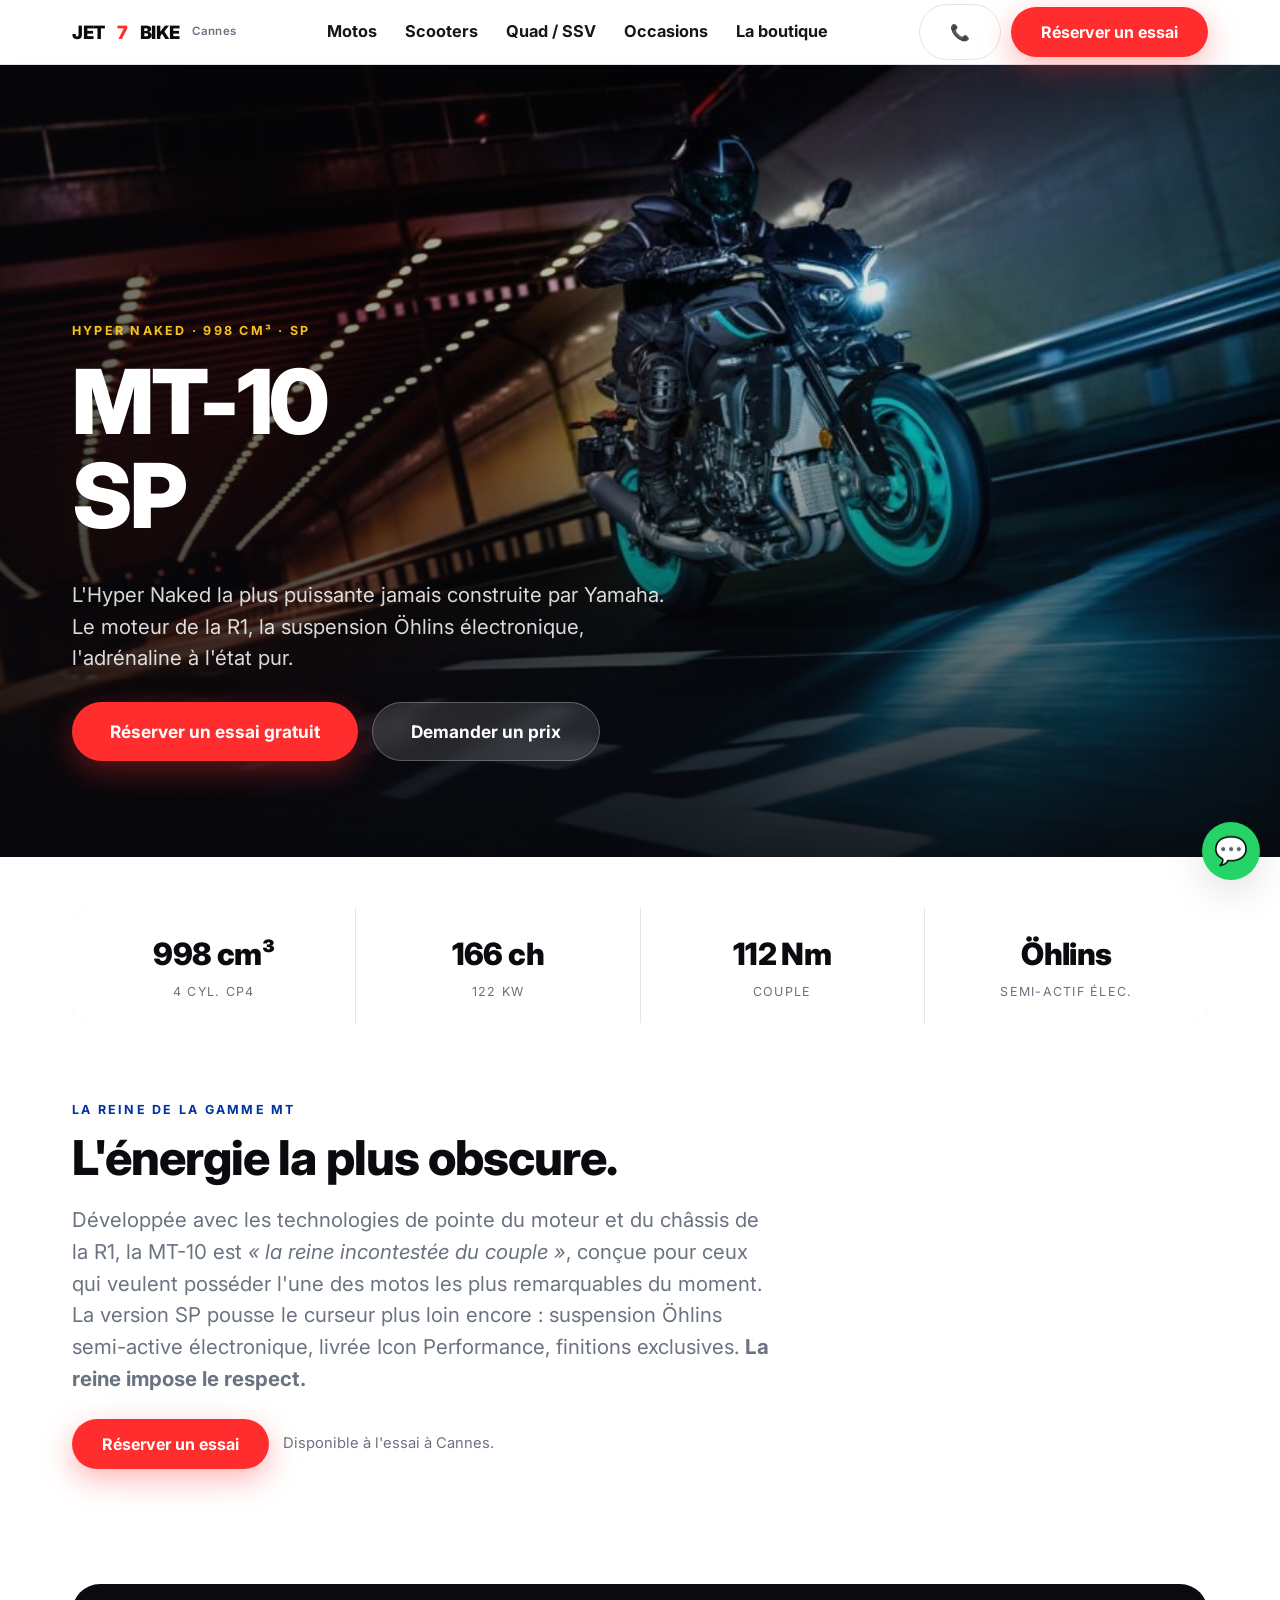
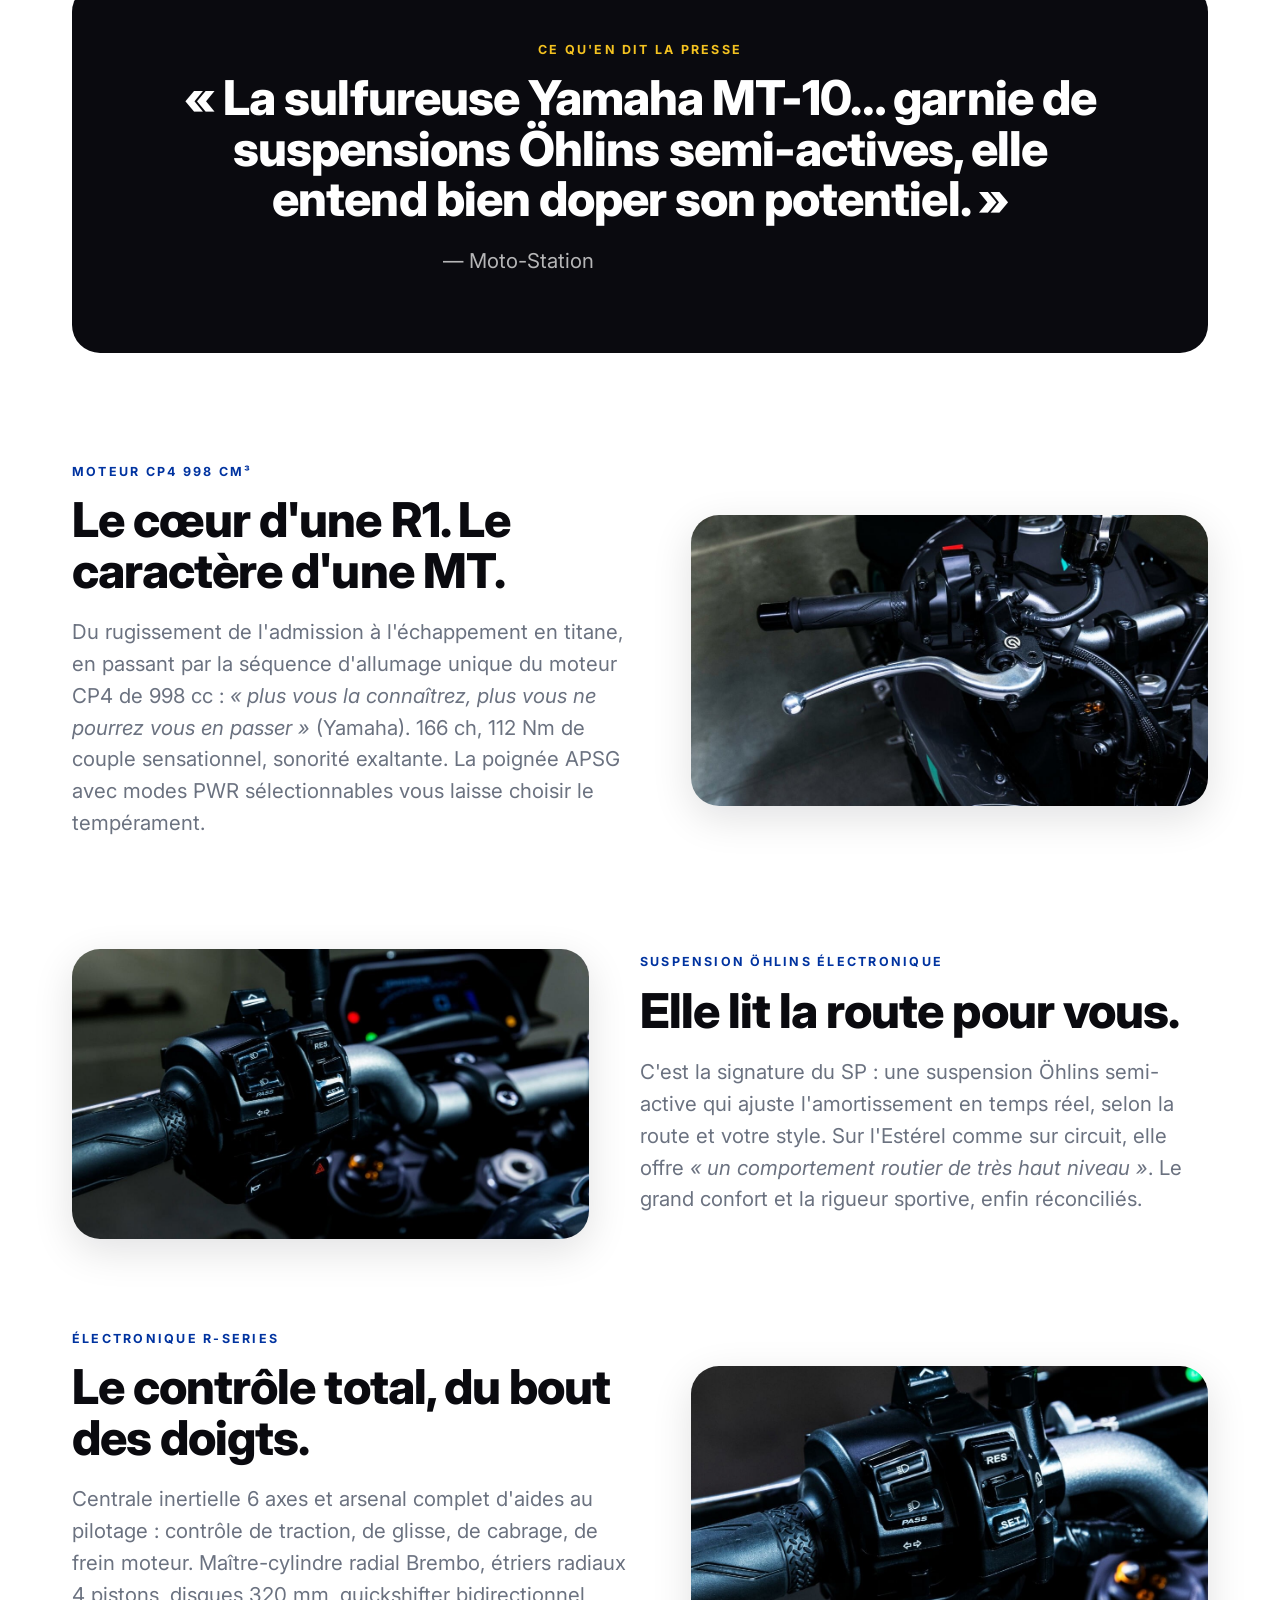
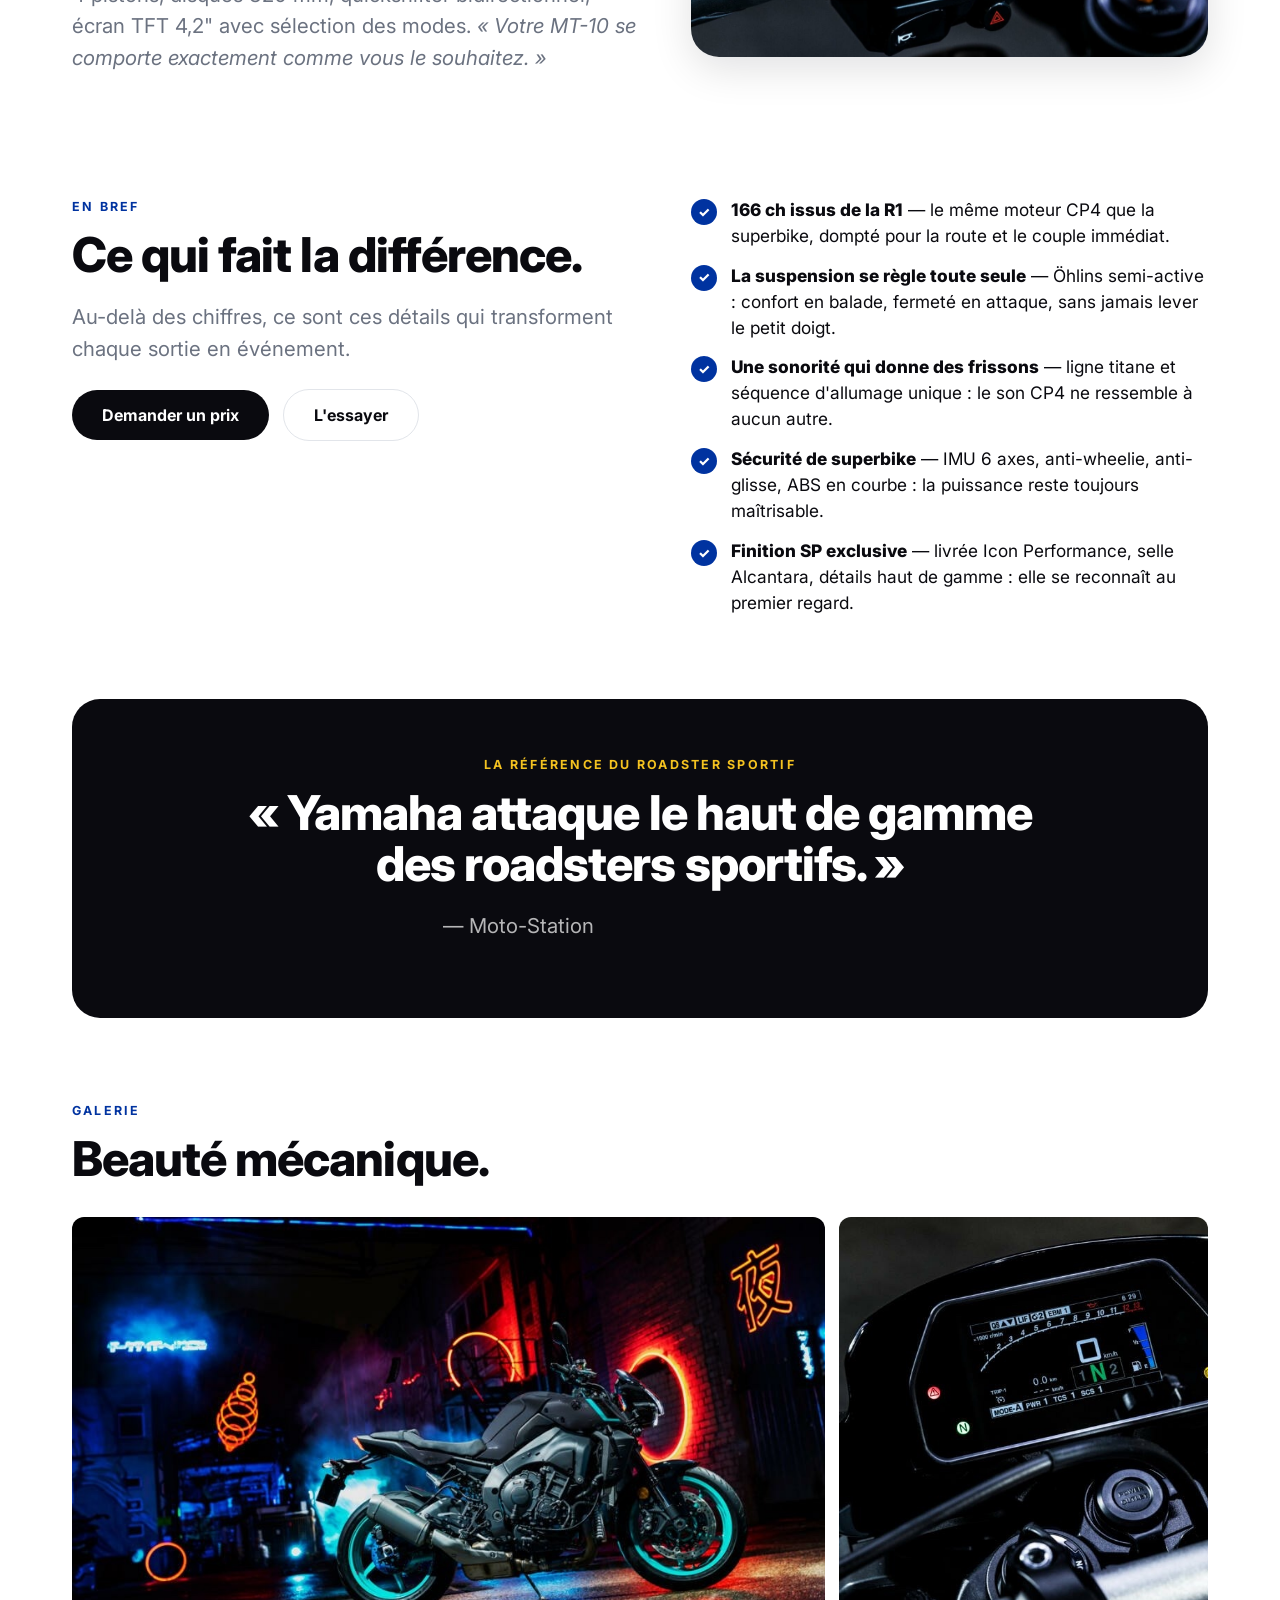
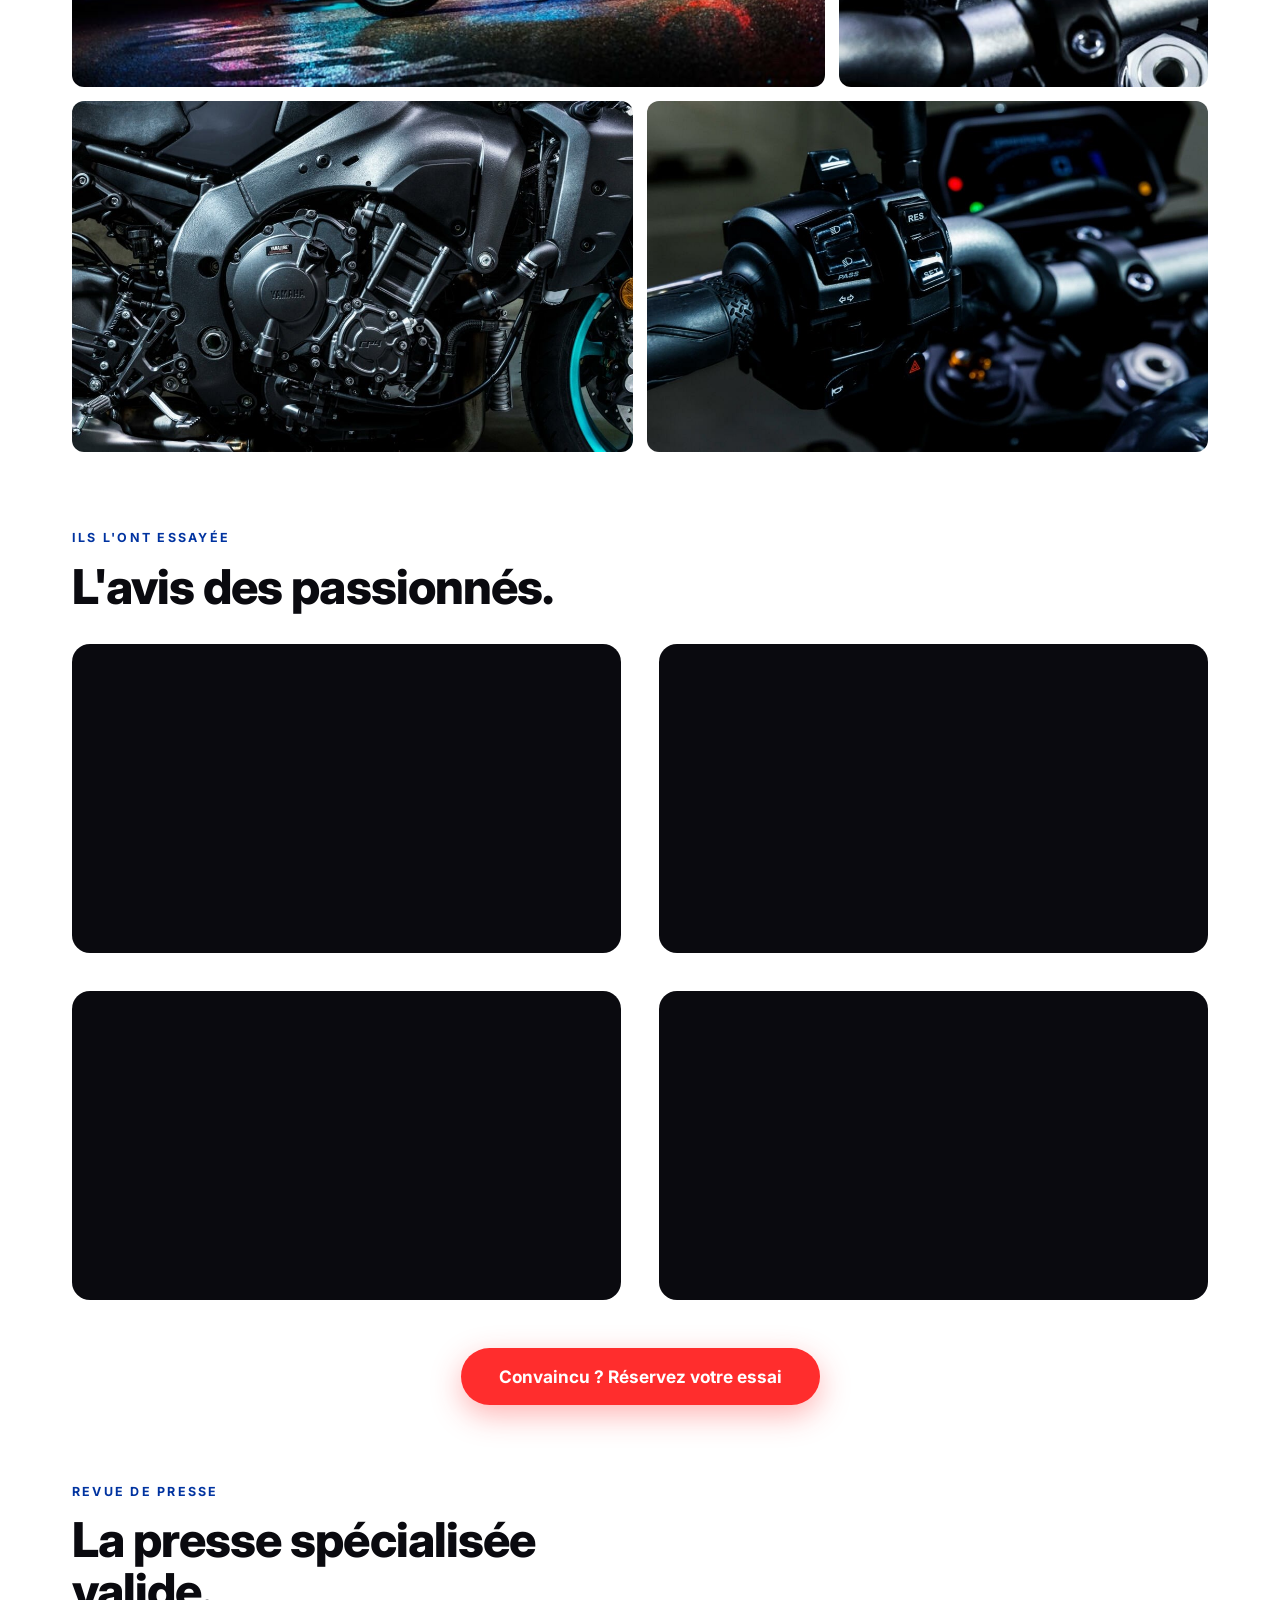
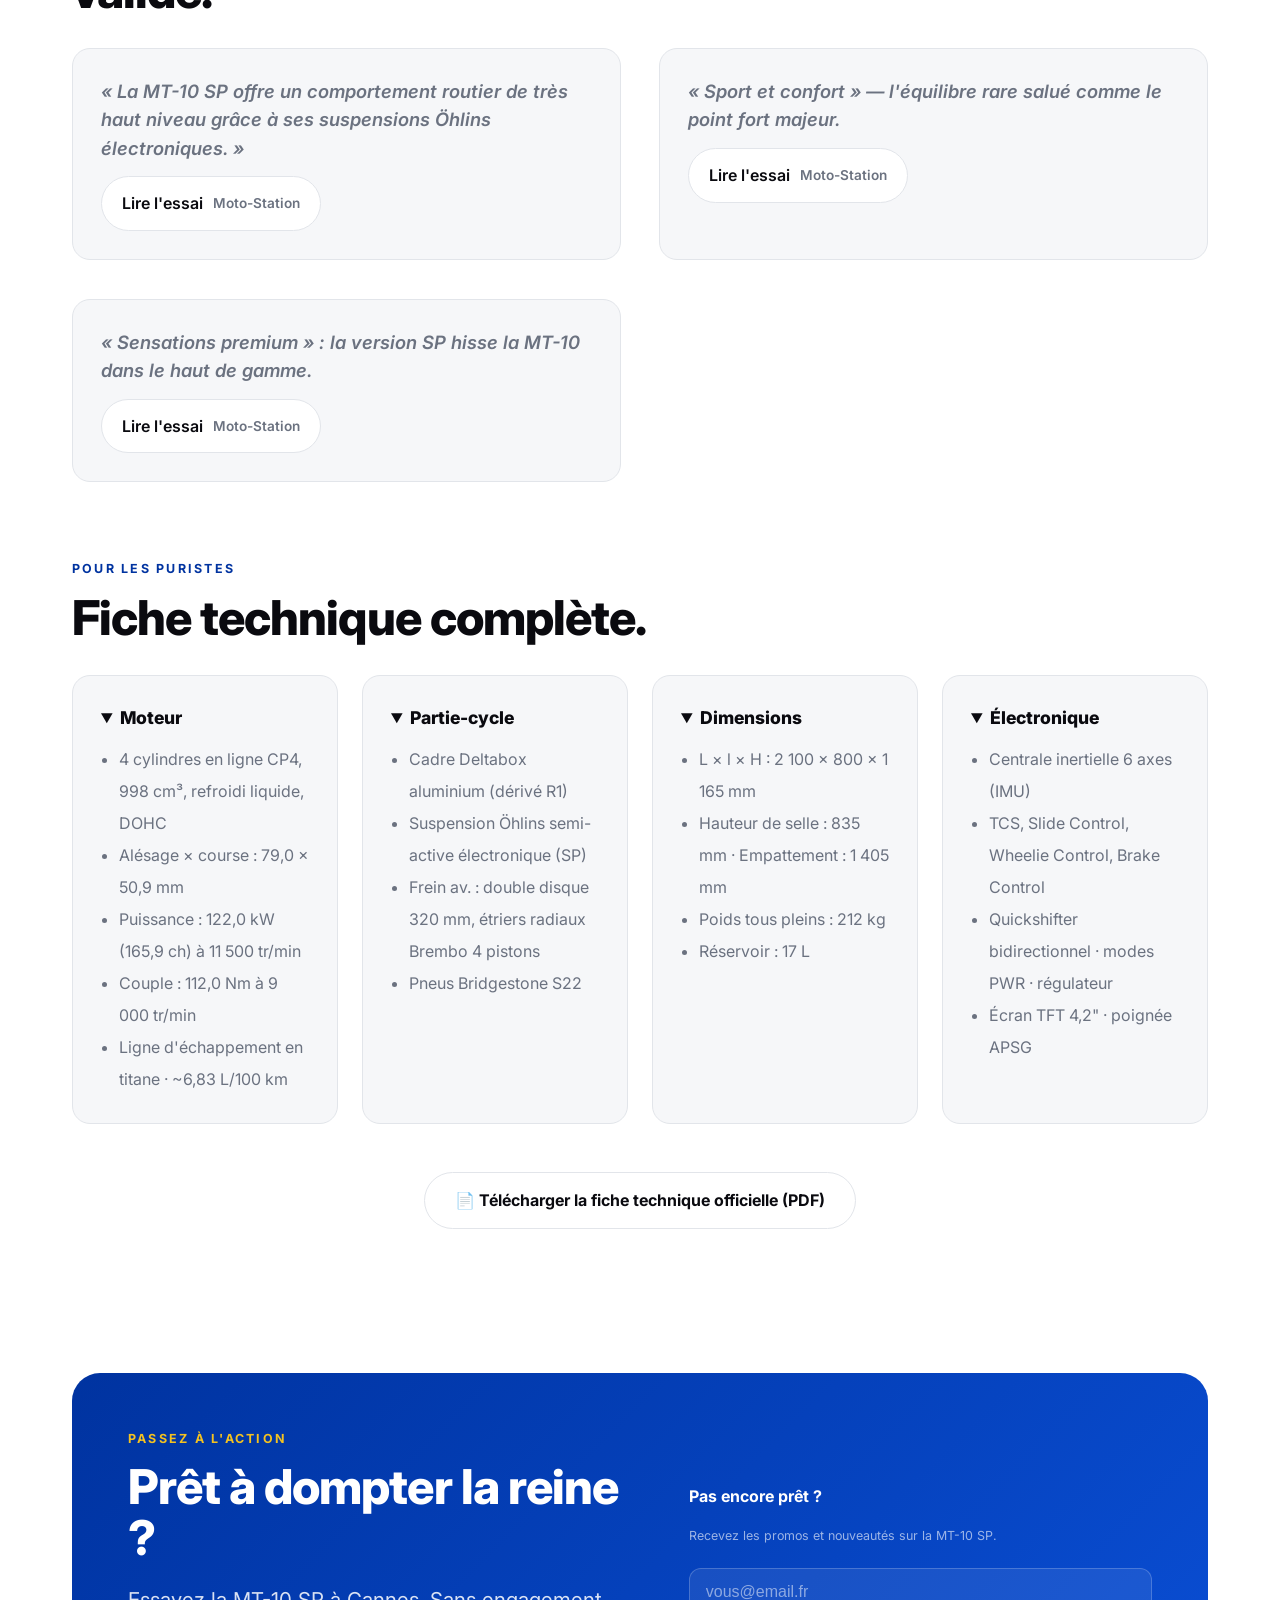
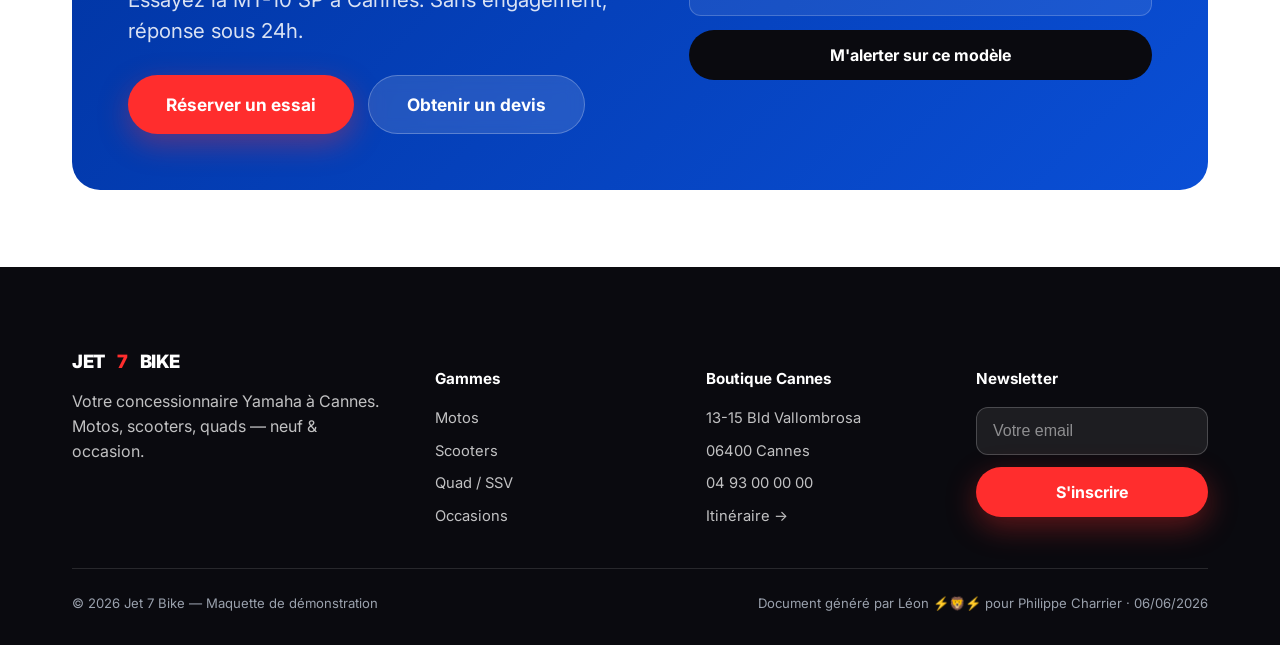
==== produits/mt-10-sp.html @ 7ab587ba "Ajout 2 fiches premium sur le gabarit TMAX : MT-10 SP (moto Hyper Naked) + Raptor 700 (quad sport). " ====
<!doctype html>
<html lang="fr">
<head>
<meta charset="utf-8">
<meta name="viewport" content="width=device-width, initial-scale=1">
<title>Yamaha MT-10 SP 2024 — Jet 7 Bike Cannes</title>
<meta name="description" content="Yamaha MT-10 SP chez Jet 7 Bike à Cannes : moteur CP4 998 cm³ dérivé R1, 166 ch, suspension Öhlins électronique, électronique de pointe. Réservez votre essai.">
<link rel="preconnect" href="https://fonts.googleapis.com">
<link rel="preconnect" href="https://fonts.gstatic.com" crossorigin>
<link href="https://fonts.googleapis.com/css2?family=Inter:wght@400;500;600;700;800;900&display=swap" rel="stylesheet">
<link rel="stylesheet" href="../assets/style.css">
</head>
<body data-model="Yamaha MT-10 SP">

<header class="site-header">
  <div class="container nav">
    <a class="brand" href="../index.html">JET<span class="spark">7</span>BIKE <small>Cannes</small></a>
    <nav class="nav-links">
      <a href="../index.html#motos">Motos</a>
      <a href="../index.html#scooters">Scooters</a>
      <a href="../index.html#quad">Quad / SSV</a>
      <a href="../index.html#occasions">Occasions</a>
      <a href="../index.html#boutique">La boutique</a>
    </nav>
    <div class="nav-cta">
      <a class="btn btn--line" href="tel:+33493000000" aria-label="Appeler">📞</a>
      <button class="btn btn--primary" data-modal="essai" data-model="Yamaha MT-10 SP">Réserver un essai</button>
    </div>
    <button class="burger" aria-label="Menu"><span></span><span></span><span></span></button>
  </div>
</header>

<!-- HERO -->
<section class="hero" style="min-height:88vh">
  <img class="hero__bg" src="../assets/img/mt10-of-action.jpg" alt="Yamaha MT-10 SP 2024 en conduite">
  <div class="container hero__inner">
    <p class="eyebrow eyebrow--light">Hyper Naked · 998 cm³ · SP</p>
    <h1 class="display">MT-10<br>SP</h1>
    <p class="lead">L'Hyper Naked la plus puissante jamais construite par Yamaha. Le moteur de la R1, la suspension Öhlins électronique, l'adrénaline à l'état pur.</p>
    <div class="hero__cta">
      <button class="btn btn--primary btn--lg" data-modal="essai" data-model="Yamaha MT-10 SP">Réserver un essai gratuit</button>
      <button class="btn btn--ghost btn--lg" data-modal="devis" data-model="Yamaha MT-10 SP">Demander un prix</button>
    </div>
  </div>
</section>

<!-- BANDEAU SPECS -->
<section class="section--tight">
  <div class="container">
    <div class="spec-bar reveal">
      <div class="spec-bar__item"><div class="spec-bar__val">998 cm³</div><div class="spec-bar__lbl">4 cyl. CP4</div></div>
      <div class="spec-bar__item"><div class="spec-bar__val">166 ch</div><div class="spec-bar__lbl">122 kW</div></div>
      <div class="spec-bar__item"><div class="spec-bar__val">112 Nm</div><div class="spec-bar__lbl">Couple</div></div>
      <div class="spec-bar__item"><div class="spec-bar__val">Öhlins</div><div class="spec-bar__lbl">Semi-actif élec.</div></div>
    </div>
  </div>
</section>

<!-- INTRO -->
<section class="section--tight">
  <div class="container">
    <div class="sec-head reveal" style="max-width:70ch">
      <p class="eyebrow">La reine de la gamme MT</p>
      <h2>L'énergie la plus obscure.</h2>
      <p class="lead">Développée avec les technologies de pointe du moteur et du châssis de la R1, la MT-10 est <em>« la reine incontestée du couple »</em>, conçue pour ceux qui veulent posséder l'une des motos les plus remarquables du moment. La version SP pousse le curseur plus loin encore : suspension Öhlins semi-active électronique, livrée Icon Performance, finitions exclusives. <strong>La reine impose le respect.</strong></p>
      <div class="cta-inline mt-m">
        <button class="btn btn--primary" data-modal="essai" data-model="Yamaha MT-10 SP">Réserver un essai</button>
        <span class="hint">Disponible à l'essai à Cannes.</span>
      </div>
    </div>
  </div>
</section>

<!-- CITATION NOIRE 1 -->
<section class="section--flush">
  <div class="container">
    <div class="lead-block reveal" style="text-align:center">
      <p class="eyebrow eyebrow--light" style="justify-content:center">Ce qu'en dit la presse</p>
      <h2 style="color:#fff;max-width:30ch;margin-inline:auto">« La sulfureuse Yamaha MT-10… garnie de suspensions Öhlins semi-actives, elle entend bien doper son potentiel. »</h2>
      <p class="lead" style="color:rgba(255,255,255,.7)">— Moto-Station</p>
    </div>
  </div>
</section>

<!-- SCROLL NARRATIF -->
<section class="section">
  <div class="container">
    <div class="lead-grid reveal" style="margin-bottom:clamp(40px,7vw,90px)">
      <div>
        <p class="eyebrow">Moteur CP4 998 cm³</p>
        <h2>Le cœur d'une R1. Le caractère d'une MT.</h2>
        <p class="lead">Du rugissement de l'admission à l'échappement en titane, en passant par la séquence d'allumage unique du moteur CP4 de 998 cc : <em>« plus vous la connaîtrez, plus vous ne pourrez vous en passer »</em> (Yamaha). 166 ch, 112 Nm de couple sensationnel, sonorité exaltante. La poignée APSG avec modes PWR sélectionnables vous laisse choisir le tempérament.</p>
      </div>
      <img src="../assets/img/mt10-of-2.jpg" alt="Moteur CP4 MT-10 SP" style="border-radius:var(--radius-lg);box-shadow:var(--shadow)" loading="lazy">
    </div>
    <div class="lead-grid reveal" style="direction:rtl;margin-bottom:clamp(40px,7vw,90px)">
      <div style="direction:ltr">
        <p class="eyebrow">Suspension Öhlins électronique</p>
        <h2>Elle lit la route pour vous.</h2>
        <p class="lead">C'est la signature du SP : une suspension Öhlins semi-active qui ajuste l'amortissement en temps réel, selon la route et votre style. Sur l'Estérel comme sur circuit, elle offre <em>« un comportement routier de très haut niveau »</em>. Le grand confort et la rigueur sportive, enfin réconciliés.</p>
      </div>
      <img style="direction:ltr;border-radius:var(--radius-lg);box-shadow:var(--shadow)" src="../assets/img/mt10-of-3.jpg" alt="Suspension Öhlins MT-10 SP" loading="lazy">
    </div>
    <div class="lead-grid reveal">
      <div>
        <p class="eyebrow">Électronique R-Series</p>
        <h2>Le contrôle total, du bout des doigts.</h2>
        <p class="lead">Centrale inertielle 6 axes et arsenal complet d'aides au pilotage : contrôle de traction, de glisse, de cabrage, de frein moteur. Maître-cylindre radial Brembo, étriers radiaux 4 pistons, disques 320 mm, quickshifter bidirectionnel, écran TFT 4,2" avec sélection des modes. <em>« Votre MT-10 se comporte exactement comme vous le souhaitez. »</em></p>
      </div>
      <img src="../assets/img/mt10-of-4.jpg" alt="Freinage Brembo MT-10 SP" style="border-radius:var(--radius-lg);box-shadow:var(--shadow)" loading="lazy">
    </div>
  </div>
</section>

<!-- BULLET LIST -->
<section class="section--tight">
  <div class="container">
    <div class="lead-grid reveal" style="align-items:start">
      <div>
        <p class="eyebrow">En bref</p>
        <h2>Ce qui fait la différence.</h2>
        <p class="lead" style="margin-bottom:24px">Au-delà des chiffres, ce sont ces détails qui transforment chaque sortie en événement.</p>
        <div class="cta-inline">
          <button class="btn btn--dark" data-modal="devis" data-model="Yamaha MT-10 SP">Demander un prix</button>
          <button class="btn btn--line" data-modal="essai" data-model="Yamaha MT-10 SP">L'essayer</button>
        </div>
      </div>
      <ul class="win-list">
        <li><span><strong>166 ch issus de la R1</strong> — le même moteur CP4 que la superbike, dompté pour la route et le couple immédiat.</span></li>
        <li><span><strong>La suspension se règle toute seule</strong> — Öhlins semi-active : confort en balade, fermeté en attaque, sans jamais lever le petit doigt.</span></li>
        <li><span><strong>Une sonorité qui donne des frissons</strong> — ligne titane et séquence d'allumage unique : le son CP4 ne ressemble à aucun autre.</span></li>
        <li><span><strong>Sécurité de superbike</strong> — IMU 6 axes, anti-wheelie, anti-glisse, ABS en courbe : la puissance reste toujours maîtrisable.</span></li>
        <li><span><strong>Finition SP exclusive</strong> — livrée Icon Performance, selle Alcantara, détails haut de gamme : elle se reconnaît au premier regard.</span></li>
      </ul>
    </div>
  </div>
</section>

<!-- CITATION NOIRE 2 -->
<section class="section--flush">
  <div class="container">
    <div class="lead-block reveal" style="text-align:center">
      <p class="eyebrow eyebrow--light" style="justify-content:center">La référence du roadster sportif</p>
      <h2 style="color:#fff;max-width:26ch;margin-inline:auto">« Yamaha attaque le haut de gamme des roadsters sportifs. »</h2>
      <p class="lead" style="color:rgba(255,255,255,.7)">— Moto-Station</p>
    </div>
  </div>
</section>

<!-- GALERIE -->
<section class="section--tight">
  <div class="container">
    <div class="sec-head"><p class="eyebrow">Galerie</p><h2>Beauté mécanique.</h2></div>
    <div class="gallery reveal">
      <img class="g-big" src="../assets/img/mt10-of-action2.jpg" alt="MT-10 SP en action" loading="lazy">
      <img class="g-sm" src="../assets/img/mt10-of-1.jpg" alt="MT-10 SP profil" loading="lazy">
      <img class="g-half" src="../assets/img/mt10-of-5.jpg" alt="MT-10 SP détail" loading="lazy">
      <img class="g-half" src="../assets/img/mt10-of-3.jpg" alt="MT-10 SP suspension" loading="lazy">
    </div>
  </div>
</section>

<!-- VIDÉOS -->
<section class="section--tight">
  <div class="container">
    <div class="sec-head"><p class="eyebrow">Ils l'ont essayée</p><h2>L'avis des passionnés.</h2></div>
    <div class="video-grid reveal">
      <div class="video-card"><iframe src="https://www.youtube.com/embed/biBfirfPNfo" title="MT-10 SP Suspensions Power — MOTORLIVE" loading="lazy" allowfullscreen></iframe></div>
      <div class="video-card"><iframe src="https://www.youtube.com/embed/Ngf3_qoAcqk" title="Yamaha MT-10 Essai 2022" loading="lazy" allowfullscreen></iframe></div>
      <div class="video-card"><iframe src="https://www.youtube.com/embed/4hbCHAhXEzI" title="Yamaha MT-10 et SP 2022 — EICMA" loading="lazy" allowfullscreen></iframe></div>
      <div class="video-card"><iframe src="https://www.youtube.com/embed/vlTX5B6-jig" title="2022 Yamaha MT-10 SP (UK)" loading="lazy" allowfullscreen></iframe></div>
    </div>
    <div class="center mt-l">
      <button class="btn btn--primary btn--lg" data-modal="essai" data-model="Yamaha MT-10 SP">Convaincu ? Réservez votre essai</button>
    </div>
  </div>
</section>

<!-- CITATIONS PRESSE -->
<section class="section--tight">
  <div class="container">
    <div class="sec-head"><p class="eyebrow">Revue de presse</p><h2>La presse spécialisée valide.</h2></div>
    <div class="features reveal">
      <div class="feature">
        <p style="font-size:1.15rem;font-weight:600;font-style:italic;margin:0 0 14px">« La MT-10 SP offre un comportement routier de très haut niveau grâce à ses suspensions Öhlins électroniques. »</p>
        <a class="press-chip" href="https://moto-station.com/moto-revue/essai/yamaha-mt-10-sp-suspendue-a-lelectro" target="_blank" rel="noopener">Lire l'essai <span class="src">Moto-Station</span></a>
      </div>
      <div class="feature">
        <p style="font-size:1.15rem;font-weight:600;font-style:italic;margin:0 0 14px">« Sport et confort » — l'équilibre rare salué comme le point fort majeur.</p>
        <a class="press-chip" href="https://moto-station.com/moto-revue/essai/yamaha-mt-10-sp-sport-et-confort" target="_blank" rel="noopener">Lire l'essai <span class="src">Moto-Station</span></a>
      </div>
      <div class="feature">
        <p style="font-size:1.15rem;font-weight:600;font-style:italic;margin:0 0 14px">« Sensations premium » : la version SP hisse la MT-10 dans le haut de gamme.</p>
        <a class="press-chip" href="https://moto-station.com/moto-revue/essai/essais-yamaha-mt-10-sp-tourer-edition" target="_blank" rel="noopener">Lire l'essai <span class="src">Moto-Station</span></a>
      </div>
    </div>
  </div>
</section>

<!-- SPECS COMPLÈTES -->
<section class="section--tight" id="specs">
  <div class="container">
    <div class="sec-head"><p class="eyebrow">Pour les puristes</p><h2>Fiche technique complète.</h2></div>
    <div class="reveal" style="display:grid;grid-template-columns:repeat(auto-fit,minmax(260px,1fr));gap:24px">
      <details class="feature" open><summary style="font-weight:800;font-size:1.1rem;cursor:pointer">Moteur</summary>
        <ul style="color:var(--muted);line-height:2;margin:12px 0 0;padding-left:18px">
          <li>4 cylindres en ligne CP4, 998 cm³, refroidi liquide, DOHC</li>
          <li>Alésage × course : 79,0 × 50,9 mm</li>
          <li>Puissance : 122,0 kW (165,9 ch) à 11 500 tr/min</li>
          <li>Couple : 112,0 Nm à 9 000 tr/min</li>
          <li>Ligne d'échappement en titane · ~6,83 L/100 km</li>
        </ul>
      </details>
      <details class="feature" open><summary style="font-weight:800;font-size:1.1rem;cursor:pointer">Partie-cycle</summary>
        <ul style="color:var(--muted);line-height:2;margin:12px 0 0;padding-left:18px">
          <li>Cadre Deltabox aluminium (dérivé R1)</li>
          <li>Suspension Öhlins semi-active électronique (SP)</li>
          <li>Frein av. : double disque 320 mm, étriers radiaux Brembo 4 pistons</li>
          <li>Pneus Bridgestone S22</li>
        </ul>
      </details>
      <details class="feature" open><summary style="font-weight:800;font-size:1.1rem;cursor:pointer">Dimensions</summary>
        <ul style="color:var(--muted);line-height:2;margin:12px 0 0;padding-left:18px">
          <li>L × l × H : 2 100 × 800 × 1 165 mm</li>
          <li>Hauteur de selle : 835 mm · Empattement : 1 405 mm</li>
          <li>Poids tous pleins : 212 kg</li>
          <li>Réservoir : 17 L</li>
        </ul>
      </details>
      <details class="feature" open><summary style="font-weight:800;font-size:1.1rem;cursor:pointer">Électronique</summary>
        <ul style="color:var(--muted);line-height:2;margin:12px 0 0;padding-left:18px">
          <li>Centrale inertielle 6 axes (IMU)</li>
          <li>TCS, Slide Control, Wheelie Control, Brake Control</li>
          <li>Quickshifter bidirectionnel · modes PWR · régulateur</li>
          <li>Écran TFT 4,2" · poignée APSG</li>
        </ul>
      </details>
    </div>
    <p class="center mt-l"><a class="btn btn--line" href="https://cdn2.yamaha-motor.eu/prod/product-assets/2024/MT10DX/Factsheets/2024-MT10DX_en.pdf" target="_blank" rel="noopener">📄 Télécharger la fiche technique officielle (PDF)</a></p>
  </div>
</section>

<!-- ZONE CONVERSION -->
<section class="section">
  <div class="container">
    <div class="lead-block lead-block--blue reveal">
      <div class="lead-grid">
        <div>
          <p class="eyebrow eyebrow--light">Passez à l'action</p>
          <h2 style="color:#fff">Prêt à dompter la reine ?</h2>
          <p class="lead" style="color:rgba(255,255,255,.85)">Essayez la MT-10 SP à Cannes. Sans engagement, réponse sous 24h.</p>
          <div class="hero__cta">
            <button class="btn btn--primary btn--lg" data-modal="essai" data-model="Yamaha MT-10 SP">Réserver un essai</button>
            <button class="btn btn--ghost btn--lg" data-modal="devis" data-model="Yamaha MT-10 SP">Obtenir un devis</button>
          </div>
        </div>
        <div>
          <form class="form" data-leadform>
            <p style="color:#fff;font-weight:700;margin:0 0 4px">Pas encore prêt ?</p>
            <p class="consent" style="margin:0 0 8px">Recevez les promos et nouveautés sur la MT-10 SP.</p>
            <div class="field"><input class="input" type="email" placeholder="vous@email.fr" required></div>
            <button class="btn btn--dark btn--wide" type="submit">M'alerter sur ce modèle</button>
          </form>
        </div>
      </div>
    </div>
  </div>
</section>

<footer class="footer">
  <div class="container">
    <div class="footer-grid">
      <div>
        <a class="brand" href="../index.html" style="color:#fff">JET<span class="spark">7</span>BIKE</a>
        <p style="margin-top:14px;max-width:32ch">Votre concessionnaire Yamaha à Cannes. Motos, scooters, quads — neuf & occasion.</p>
      </div>
      <div><h4>Gammes</h4><ul><li><a href="../index.html#motos">Motos</a></li><li><a href="../index.html#scooters">Scooters</a></li><li><a href="../index.html#quad">Quad / SSV</a></li><li><a href="../index.html#occasions">Occasions</a></li></ul></div>
      <div><h4>Boutique Cannes</h4><ul><li>13-15 Bld Vallombrosa</li><li>06400 Cannes</li><li><a href="tel:+33493000000">04 93 00 00 00</a></li><li><a href="https://www.google.fr/maps/?q=JET 7 BIKE,13-15 BLD VALLOMBROSA 06400 CANNES" target="_blank" rel="noopener">Itinéraire →</a></li></ul></div>
      <div><h4>Newsletter</h4><form data-newsletter><div class="field"><input class="input" style="background:rgba(255,255,255,.08)" type="email" placeholder="Votre email" required></div><button class="btn btn--primary btn--wide mt-s" type="submit">S'inscrire</button></form></div>
    </div>
    <div class="footer-bottom"><span>© 2026 Jet 7 Bike — Maquette de démonstration</span><span>Document généré par Léon ⚡️🦁⚡️ pour Philippe Charrier · 06/06/2026</span></div>
  </div>
</footer>

<div class="sticky-cta">
  <button class="btn btn--primary" data-modal="essai" data-model="Yamaha MT-10 SP">Essai</button>
  <button class="btn btn--dark" data-modal="devis" data-model="Yamaha MT-10 SP">Devis</button>
</div>

<a class="fab-wa" href="https://wa.me/33600000000?text=Bonjour%20Jet%207%20Bike,%20je%20suis%20intéressé%20par%20la%20MT-10%20SP" target="_blank" rel="noopener" aria-label="WhatsApp">💬</a>

<div id="modal-root"></div>
<script src="../assets/app.js"></script>
</body>
</html>
---- assets/style.css ----
/* =============================================================
   JET 7 BIKE — Refonte 2026 · Design System
   Style: premium, épuré, "landing Apple" · Yamaha racing DNA
   Auteur: Léon ⚡️🦁⚡️ pour Philippe Charrier
   ============================================================= */

:root {
  /* Marque Yamaha + Jet7 */
  --ink:        #0a0a0f;      /* noir profond */
  --ink-2:      #15151d;
  --carbon:     #1c1c26;
  --paper:      #ffffff;
  --paper-2:    #f6f7f9;
  --paper-3:    #eceef2;
  --line:       #e2e5ea;
  --muted:      #6b7280;
  --muted-2:    #9aa1ad;

  --yam-blue:   #0033a0;      /* Yamaha Racing Blue */
  --yam-blue-2: #0a4fd6;
  --accent:     #ff2d2d;      /* rouge dynamique CTA */
  --accent-2:   #e01b1b;
  --gold:       #f4c220;

  --radius:     18px;
  --radius-sm:  12px;
  --radius-lg:  28px;

  --shadow-sm:  0 2px 10px rgba(10,10,15,.06);
  --shadow:     0 12px 40px rgba(10,10,15,.12);
  --shadow-lg:  0 30px 80px rgba(10,10,15,.22);

  --maxw: 1200px;
  --gap: clamp(16px, 3vw, 40px);

  --font: "Inter", "Helvetica Neue", -apple-system, BlinkMacSystemFont, "Segoe UI", Roboto, Arial, sans-serif;
  --font-display: "Inter", -apple-system, sans-serif;

  --ease: cubic-bezier(.2,.7,.2,1);
}

* { box-sizing: border-box; }
html, body { overflow-x: hidden; max-width: 100%; }
html { scroll-behavior: smooth; -webkit-text-size-adjust: 100%; }
body {
  margin: 0;
  font-family: var(--font);
  color: var(--ink);
  background: var(--paper);
  line-height: 1.55;
  -webkit-font-smoothing: antialiased;
  text-rendering: optimizeLegibility;
}
img { max-width: 100%; display: block; }
a { color: inherit; text-decoration: none; }
button { font-family: inherit; cursor: pointer; border: 0; background: none; }

.container { width: 100%; max-width: var(--maxw); margin: 0 auto; padding: 0 clamp(18px, 4vw, 32px); }
.section { padding: clamp(48px, 6vw, 88px) 0; }
.section--tight { padding: clamp(32px, 4vw, 52px) 0; }
.section--flush { padding: clamp(20px, 2.5vw, 32px) 0; }
.section + .section--tight, .section--tight + .section--tight { padding-top: clamp(16px, 2vw, 28px); }

/* ---------- Typo ---------- */
h1,h2,h3 { font-family: var(--font-display); font-weight: 800; letter-spacing: -.02em; line-height: 1.05; margin: 0 0 .4em; }
.display { font-size: clamp(2.6rem, 7vw, 5.6rem); font-weight: 850; letter-spacing: -.035em; }
h2 { font-size: clamp(1.9rem, 4vw, 3rem); }
h3 { font-size: clamp(1.2rem, 2vw, 1.6rem); }
.lead { font-size: clamp(1.05rem, 1.6vw, 1.35rem); color: var(--muted); max-width: 60ch; }
.eyebrow { text-transform: uppercase; letter-spacing: .18em; font-size: .78rem; font-weight: 700; color: var(--yam-blue); margin: 0 0 14px; }
.eyebrow--light { color: var(--gold); }

/* ---------- Boutons ---------- */
.btn { display: inline-flex; align-items: center; gap: .55em; padding: 15px 30px; border-radius: 100px;
  font-weight: 700; font-size: 1rem; transition: transform .25s var(--ease), box-shadow .25s var(--ease), background .2s; }
.btn:hover { transform: translateY(-2px); }
.btn--primary { background: var(--accent); color: #fff; box-shadow: 0 10px 30px rgba(255,45,45,.35); }
.btn--primary:hover { background: var(--accent-2); box-shadow: 0 16px 40px rgba(255,45,45,.45); }
.btn--dark { background: var(--ink); color: #fff; }
.btn--dark:hover { background: var(--carbon); }
.btn--ghost { background: rgba(255,255,255,.12); color: #fff; backdrop-filter: blur(8px); border: 1px solid rgba(255,255,255,.25); }
.btn--ghost:hover { background: rgba(255,255,255,.22); }
.btn--line { background: transparent; color: var(--ink); border: 1.5px solid var(--line); }
.btn--line:hover { border-color: var(--ink); }
.btn--wide { width: 100%; justify-content: center; }
.btn--lg { padding: 18px 38px; font-size: 1.08rem; }

/* ---------- Header ---------- */
.site-header { position: sticky; top: 0; z-index: 100; background: rgba(255,255,255,.82);
  backdrop-filter: saturate(180%) blur(18px); border-bottom: 1px solid var(--line); }
.nav { display: flex; align-items: center; justify-content: space-between; height: 64px; gap: 12px; }
.brand { display: flex; align-items: center; gap: 12px; font-weight: 850; letter-spacing: -.02em; font-size: 1.15rem; }
.brand .spark { color: var(--accent); }
.brand small { font-weight: 600; color: var(--muted); font-size: .72rem; letter-spacing: .04em; }
.nav-links { display: flex; gap: 28px; align-items: center; }
.nav-links a { font-weight: 700; font-size: 1.02rem; color: var(--ink-2); transition: color .2s; }
.nav-links a:hover { color: var(--yam-blue); }
.nav-cta { display: flex; gap: 10px; align-items: center; }
.burger { display: none; flex-direction: column; gap: 5px; padding: 8px; }
.burger span { width: 24px; height: 2px; background: var(--ink); border-radius: 2px; transition: .3s; }

/* ---------- Hero ---------- */
.hero { position: relative; min-height: 92vh; display: flex; align-items: flex-end; color: #fff; overflow: hidden; background: var(--ink); }
.hero__bg { position: absolute; inset: 0; width: 100%; height: 100%; object-fit: cover; z-index: 0; }
.hero::after { content: ""; position: absolute; inset: 0; z-index: 1;
  background: linear-gradient(180deg, rgba(8,8,12,.35) 0%, rgba(8,8,12,.1) 28%, rgba(8,8,12,.88) 100%),
              linear-gradient(90deg, rgba(8,8,12,.62) 0%, rgba(8,8,12,0) 58%); }
.hero__inner { position: relative; z-index: 2; padding-bottom: clamp(48px, 8vw, 96px); width: 100%; }
.hero__inner .lead { max-width: 46ch; }
.hero__inner .display { overflow-wrap: break-word; }
.hero__inner .lead { color: rgba(255,255,255,.85); }
.hero__cta { display: flex; gap: 14px; flex-wrap: wrap; margin-top: 28px; }

/* ---------- Cartes catégories ---------- */
.cat-grid { display: grid; grid-template-columns: repeat(3, 1fr); gap: var(--gap); }
.cat-card { position: relative; border-radius: var(--radius-lg); overflow: hidden; aspect-ratio: 3/4; background: var(--ink);
  display: flex; align-items: flex-end; color: #fff; box-shadow: var(--shadow); transition: transform .4s var(--ease); }
.cat-card:hover { transform: translateY(-6px); }
.cat-card img { position: absolute; inset: 0; height: 100%; width: 100%; object-fit: cover; transition: transform .6s var(--ease); }
.cat-card:hover img { transform: scale(1.06); }
.cat-card::after { content:""; position:absolute; inset:0; background: linear-gradient(180deg,transparent 40%, rgba(0,0,0,.8)); }
.cat-card__body { position: relative; z-index: 2; padding: 28px; }
.cat-card__body h3 { margin-bottom: 4px; }
.cat-card__body span { color: rgba(255,255,255,.8); font-size: .9rem; }

/* ---------- Grille modèles ---------- */
.model-grid { display: grid; grid-template-columns: repeat(auto-fill, minmax(280px, 1fr)); gap: var(--gap); }
.model-card { background: var(--paper); border: 1px solid var(--line); border-radius: var(--radius); overflow: hidden;
  transition: transform .3s var(--ease), box-shadow .3s var(--ease); display: flex; flex-direction: column; }
.model-card:hover { transform: translateY(-6px); box-shadow: var(--shadow); }
.model-card__media { aspect-ratio: 4/3; background: var(--paper-2); overflow: hidden; }
.model-card__media img { width: 100%; height: 100%; object-fit: cover; transition: transform .5s var(--ease); }
.model-card:hover .model-card__media img { transform: scale(1.05); }
.model-card__body { padding: 20px; display: flex; flex-direction: column; gap: 6px; flex: 1; }
.model-card__cat { font-size: .72rem; text-transform: uppercase; letter-spacing: .12em; color: var(--yam-blue); font-weight: 700; }
.model-card__name { font-weight: 800; font-size: 1.15rem; letter-spacing: -.01em; }
.model-card__price { color: var(--muted); font-size: .92rem; margin-top: auto; }
.model-card__foot { display:flex; align-items:center; justify-content:space-between; margin-top: 12px; }
.model-card__link { font-weight: 700; color: var(--accent); font-size: .92rem; }

/* ---------- Bandeau specs ---------- */
.spec-bar { display: grid; grid-template-columns: repeat(4,1fr); gap: 1px; background: var(--line); border-radius: var(--radius); overflow: hidden; }
.spec-bar__item { background: var(--paper); padding: 22px; text-align: center; }
.spec-bar__val { font-size: clamp(1.4rem,2.4vw,2rem); font-weight: 850; letter-spacing: -.02em; }
.spec-bar__lbl { font-size: .78rem; text-transform: uppercase; letter-spacing: .1em; color: var(--muted); margin-top: 4px; }

/* ---------- Galerie ---------- */
.gallery { display: grid; grid-template-columns: repeat(12,1fr); gap: 14px; }
.gallery img { width: 100%; height: 100%; object-fit: cover; border-radius: var(--radius-sm); }
.gallery .g-big { grid-column: span 8; aspect-ratio: 16/10; }
.gallery .g-sm { grid-column: span 4; aspect-ratio: 4/5; }
.gallery .g-half { grid-column: span 6; aspect-ratio: 16/10; }

/* ---------- Points forts ---------- */
.features { display: grid; grid-template-columns: repeat(2,1fr); gap: var(--gap); }
.feature { padding: 28px; border-radius: var(--radius); background: var(--paper-2); border: 1px solid var(--line); }
.feature__ic { width: 46px; height: 46px; border-radius: 12px; background: var(--yam-blue); color:#fff; display:grid; place-items:center; font-size:1.3rem; margin-bottom: 16px; }
.feature h3 { font-size: 1.15rem; margin-bottom: 6px; }
.feature p { color: var(--muted); margin: 0; font-size: .96rem; }

/* ---------- Vidéos ---------- */
.video-grid { display: grid; grid-template-columns: repeat(2,1fr); gap: var(--gap); }
.video-card { border-radius: var(--radius); overflow: hidden; background: var(--ink); aspect-ratio: 16/9; position: relative; }
.video-card iframe { width: 100%; height: 100%; border: 0; }

/* ---------- Articles presse ---------- */
.press-row { display: flex; gap: 18px; flex-wrap: wrap; }
.press-chip { display:inline-flex; align-items:center; gap:10px; padding: 14px 20px; border:1px solid var(--line);
  border-radius: 100px; font-weight:600; transition: .2s; background: var(--paper); }
.press-chip:hover { border-color: var(--ink); transform: translateY(-2px); }
.press-chip .src { color: var(--muted); font-size:.85rem; }

/* ---------- Formulaires / Capture leads ---------- */
.lead-block { background: var(--ink); color:#fff; border-radius: var(--radius-lg); padding: clamp(28px,5vw,56px); }
.lead-block--blue { background: linear-gradient(135deg, var(--yam-blue), var(--yam-blue-2)); }
.lead-grid { display:grid; grid-template-columns: 1.1fr 1fr; gap: clamp(24px,4vw,56px); align-items:center; }
.form { display: grid; gap: 14px; }
.form .row { display:grid; grid-template-columns: 1fr 1fr; gap: 14px; }
.field { display:flex; flex-direction:column; gap:6px; }
.field label { font-size:.82rem; font-weight:600; color: rgba(255,255,255,.8); }
.input, .select, .textarea { width:100%; padding: 14px 16px; border-radius: 12px; border:1px solid rgba(255,255,255,.2);
  background: rgba(255,255,255,.08); color:#fff; font-size: 1rem; }
.input::placeholder, .textarea::placeholder { color: rgba(255,255,255,.5); }
.input:focus, .select:focus, .textarea:focus { outline: 2px solid var(--gold); background: rgba(255,255,255,.14); }
.form--light .field label { color: var(--muted); }
.form--light .input, .form--light .select, .form--light .textarea { background: var(--paper); border-color: var(--line); color: var(--ink); }
.form--light .input::placeholder { color: var(--muted-2); }
.consent { font-size:.78rem; color: rgba(255,255,255,.6); }

/* ---------- Sticky CTA mobile ---------- */
.sticky-cta { position: fixed; left:0; right:0; bottom:0; z-index: 90; display:none; gap:10px; padding:12px 16px;
  background: rgba(255,255,255,.92); backdrop-filter: blur(16px); border-top:1px solid var(--line); }
.sticky-cta .btn { flex:1; padding: 14px; font-size:.95rem; }

/* ---------- Floating WhatsApp ---------- */
.fab-wa { position: fixed; right: 20px; bottom: 20px; z-index: 95; width: 58px; height:58px; border-radius: 50%;
  background: #25D366; color:#fff; display:grid; place-items:center; box-shadow: var(--shadow); font-size:1.7rem; transition: transform .25s var(--ease); }
.fab-wa:hover { transform: scale(1.08); }

/* ---------- Réassurance ---------- */
.trust { display:grid; grid-template-columns: repeat(4,1fr); gap: var(--gap); }
.trust__item { text-align:center; padding: 24px; }
.trust__ic { font-size: 2rem; margin-bottom: 10px; }
.trust__item h4 { margin: 0 0 4px; font-size:1.05rem; }
.trust__item p { color: var(--muted); font-size:.9rem; margin:0; }

/* ---------- Footer ---------- */
.footer { background: var(--ink); color: rgba(255,255,255,.75); padding: clamp(48px,7vw,80px) 0 32px; }
.footer a { color: rgba(255,255,255,.75); }
.footer a:hover { color: #fff; }
.footer-grid { display:grid; grid-template-columns: 1.4fr 1fr 1fr 1fr; gap: var(--gap); margin-bottom: 40px; }
.footer h4 { color:#fff; font-size: .95rem; margin-bottom: 16px; }
.footer ul { list-style:none; padding:0; margin:0; display:grid; gap:10px; font-size:.92rem; }
.footer-bottom { border-top:1px solid rgba(255,255,255,.12); padding-top:24px; display:flex; justify-content:space-between; flex-wrap:wrap; gap:12px; font-size:.82rem; color: var(--muted-2); }

/* ---------- Utils ---------- */
.center { text-align:center; }
.mt-s{margin-top:12px}.mt-m{margin-top:24px}.mt-l{margin-top:48px}
.sec-head { max-width: 60ch; margin-bottom: clamp(20px,2.5vw,32px); }
.cta-inline { display:flex; gap:14px; flex-wrap:wrap; align-items:center; }
.cta-inline .hint { color: var(--muted); font-size:.92rem; }
.win-list { list-style:none; padding:0; margin:0; display:grid; gap:14px; }
.win-list li { display:flex; gap:14px; align-items:flex-start; font-size:1.08rem; line-height:1.5; }
.win-list li::before { content:"\2713"; flex:0 0 auto; width:26px; height:26px; border-radius:50%; background:var(--yam-blue); color:#fff; display:grid; place-items:center; font-size:.85rem; font-weight:800; margin-top:2px; }
.win-list strong { font-weight:800; }
.sec-head.center { margin-left:auto; margin-right:auto; }
.badge { display:inline-flex; align-items:center; gap:6px; padding:6px 14px; border-radius:100px; background: var(--paper-3); font-size:.8rem; font-weight:700; }
.badge--new { background: var(--accent); color:#fff; }
.reveal { opacity:0; transform: translateY(24px); transition: opacity .7s var(--ease), transform .7s var(--ease); }
.reveal.in { opacity:1; transform:none; }

/* ---------- Responsive ---------- */
@media (max-width: 900px) {
  .cat-grid { grid-template-columns: 1fr 1fr; }
  .features, .video-grid, .lead-grid { grid-template-columns: 1fr; }
  .spec-bar { grid-template-columns: repeat(2,1fr); }
  .trust { grid-template-columns: 1fr 1fr; }
  .footer-grid { grid-template-columns: 1fr 1fr; }
  .gallery .g-big,.gallery .g-sm,.gallery .g-half { grid-column: span 12; }
  .nav-links { display:none; }
  .burger { display:flex; order: 3; }
  /* Header mobile : éviter le débordement du CTA */
  .nav { gap: 8px; }
  .nav-cta { gap: 6px; }
  .nav-cta .btn--primary { padding: 10px 16px; font-size: .9rem; white-space: nowrap; }
  .brand { font-size: 1.05rem; }
  .brand small { display: none; }
  .nav-links.open { display:flex; position:absolute; top:64px; left:0; right:0; flex-direction:column; background:#fff; padding:20px; border-bottom:1px solid var(--line); gap:18px; }
}
@media (max-width: 560px) {
  .cat-grid { grid-template-columns: 1fr; }
  .form .row { grid-template-columns: 1fr; }
  .sticky-cta { display:flex; }
  /* Très petit écran (≤360px) : le CTA texte du header devient une icône compacte.
     La conversion reste assurée par la sticky bar en bas + le burger. */
  .nav-cta .btn--primary { font-size: 0; padding: 10px 12px; gap: 0; }
  .nav-cta .btn--primary::before { content: "🏁"; font-size: 1.05rem; }
  .nav-cta .btn--line { padding: 9px 11px; }
  .trust { grid-template-columns: 1fr; }
  .hero__inner .lead { max-width: 100%; }
  .display { font-size: clamp(2.4rem, 12vw, 3.4rem); }
  .footer-grid { grid-template-columns: 1fr; }
  .fab-wa { bottom: 84px; }
}

/* ---------- Modales ---------- */
#modal-root:empty { display: none; }
.modal-overlay { position: fixed; inset: 0; z-index: 200; background: rgba(8,8,12,.6); backdrop-filter: blur(6px);
  display: grid; place-items: center; padding: 20px; animation: fade .25s var(--ease); }
.modal { background: #fff; color: var(--ink); border-radius: var(--radius-lg); padding: clamp(26px,4vw,40px);
  width: 100%; max-width: 460px; position: relative; box-shadow: var(--shadow-lg); animation: pop .3s var(--ease); }
.modal__x { position: absolute; top: 14px; right: 16px; font-size: 1.8rem; line-height: 1; color: var(--muted); }
.modal__x:hover { color: var(--ink); }
.modal .eyebrow { color: var(--accent); }
.form-success { text-align: center; padding: 10px 0; }
.form-success__ic { width: 64px; height: 64px; border-radius: 50%; background: #16a34a; color:#fff; display:grid; place-items:center;
  font-size: 2rem; margin: 0 auto 16px; }
.news-ok { color: var(--gold); font-weight: 700; margin: 0; }
@keyframes fade { from{opacity:0} to{opacity:1} }
@keyframes pop { from{opacity:0; transform: translateY(20px) scale(.97)} to{opacity:1; transform:none} }
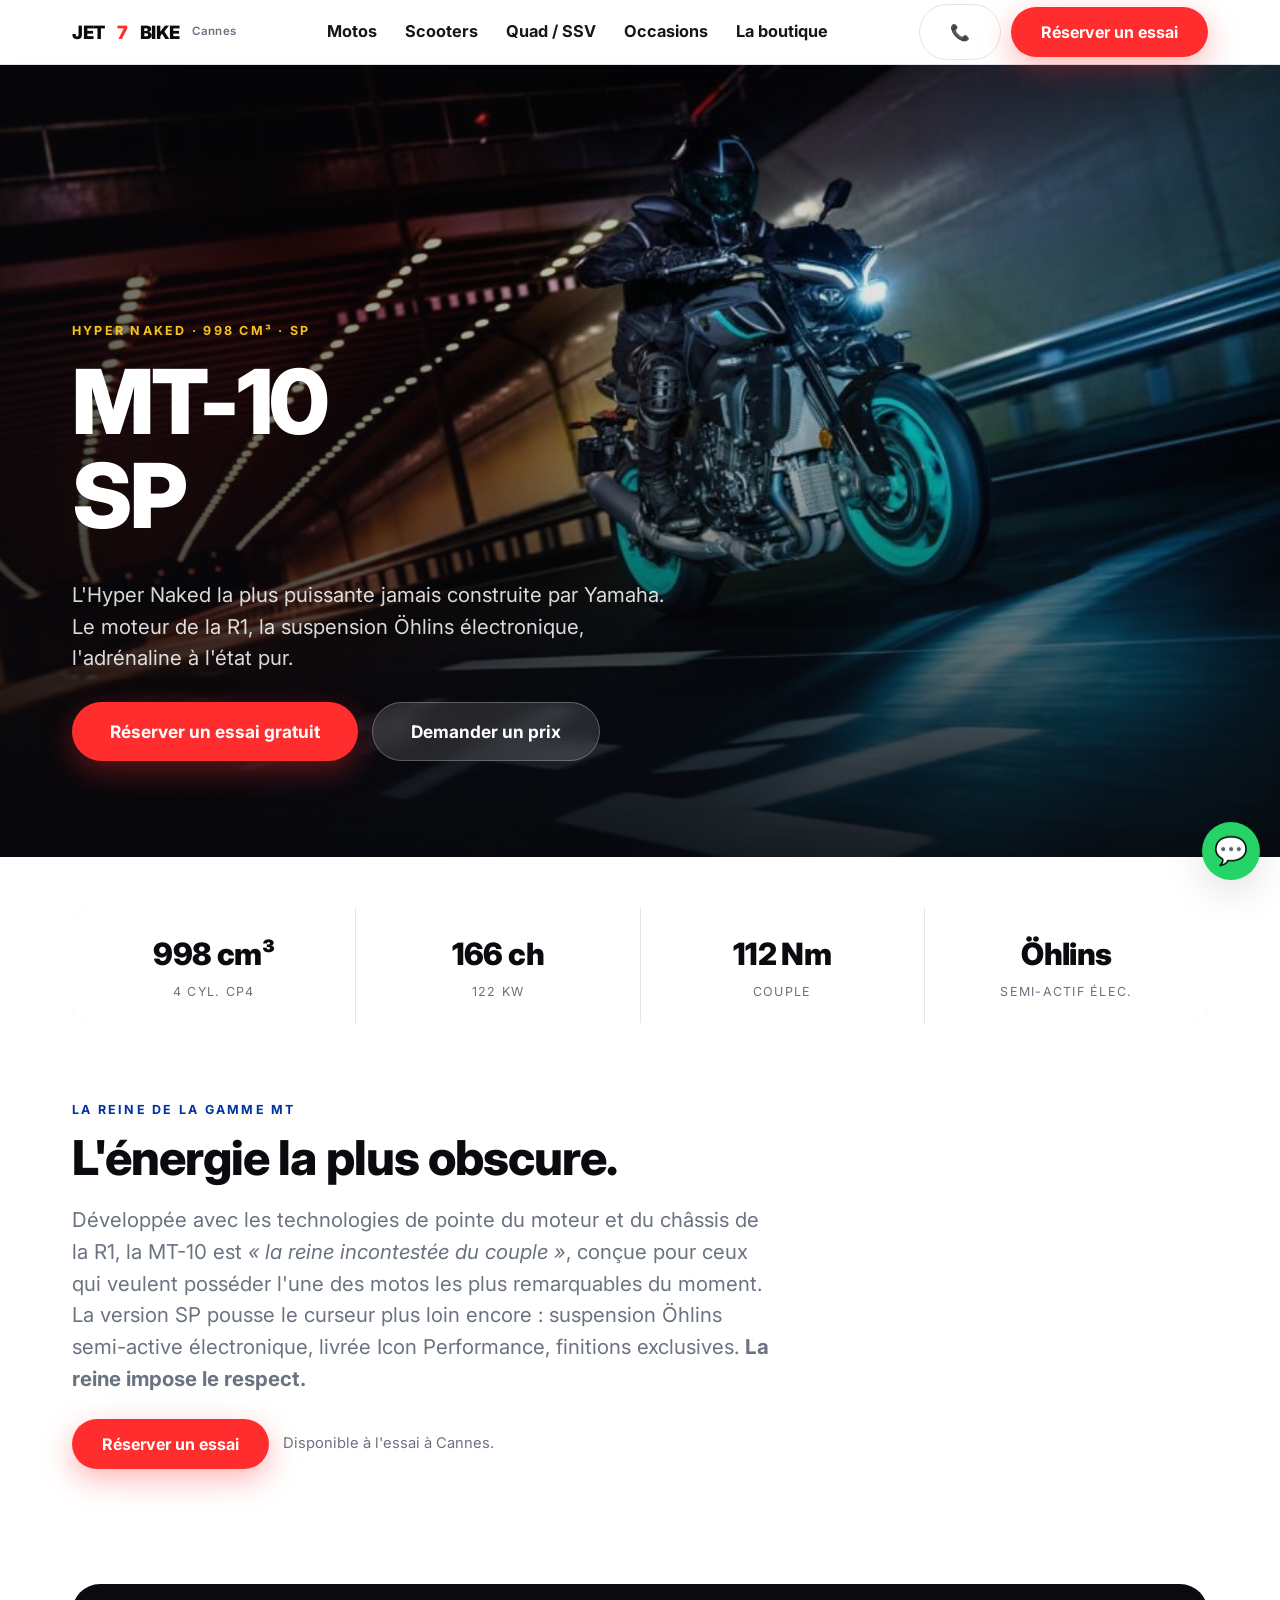
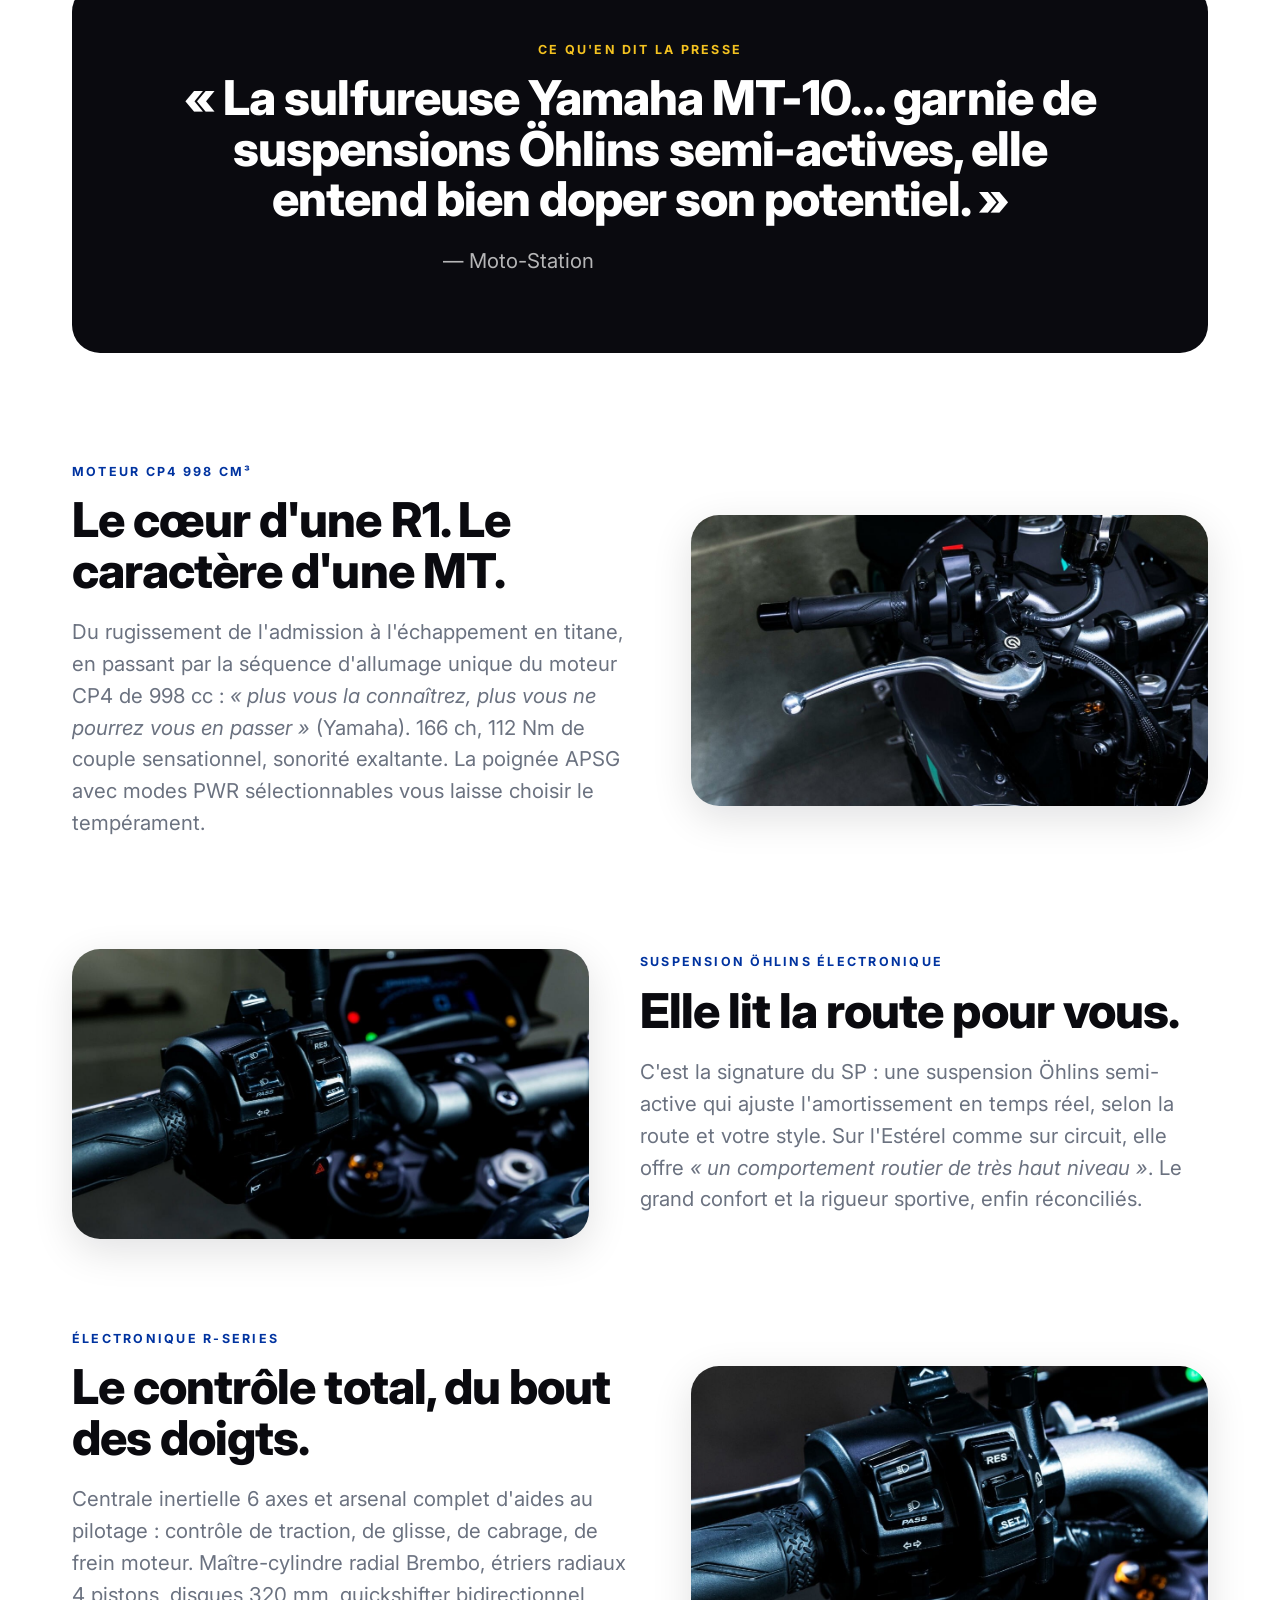
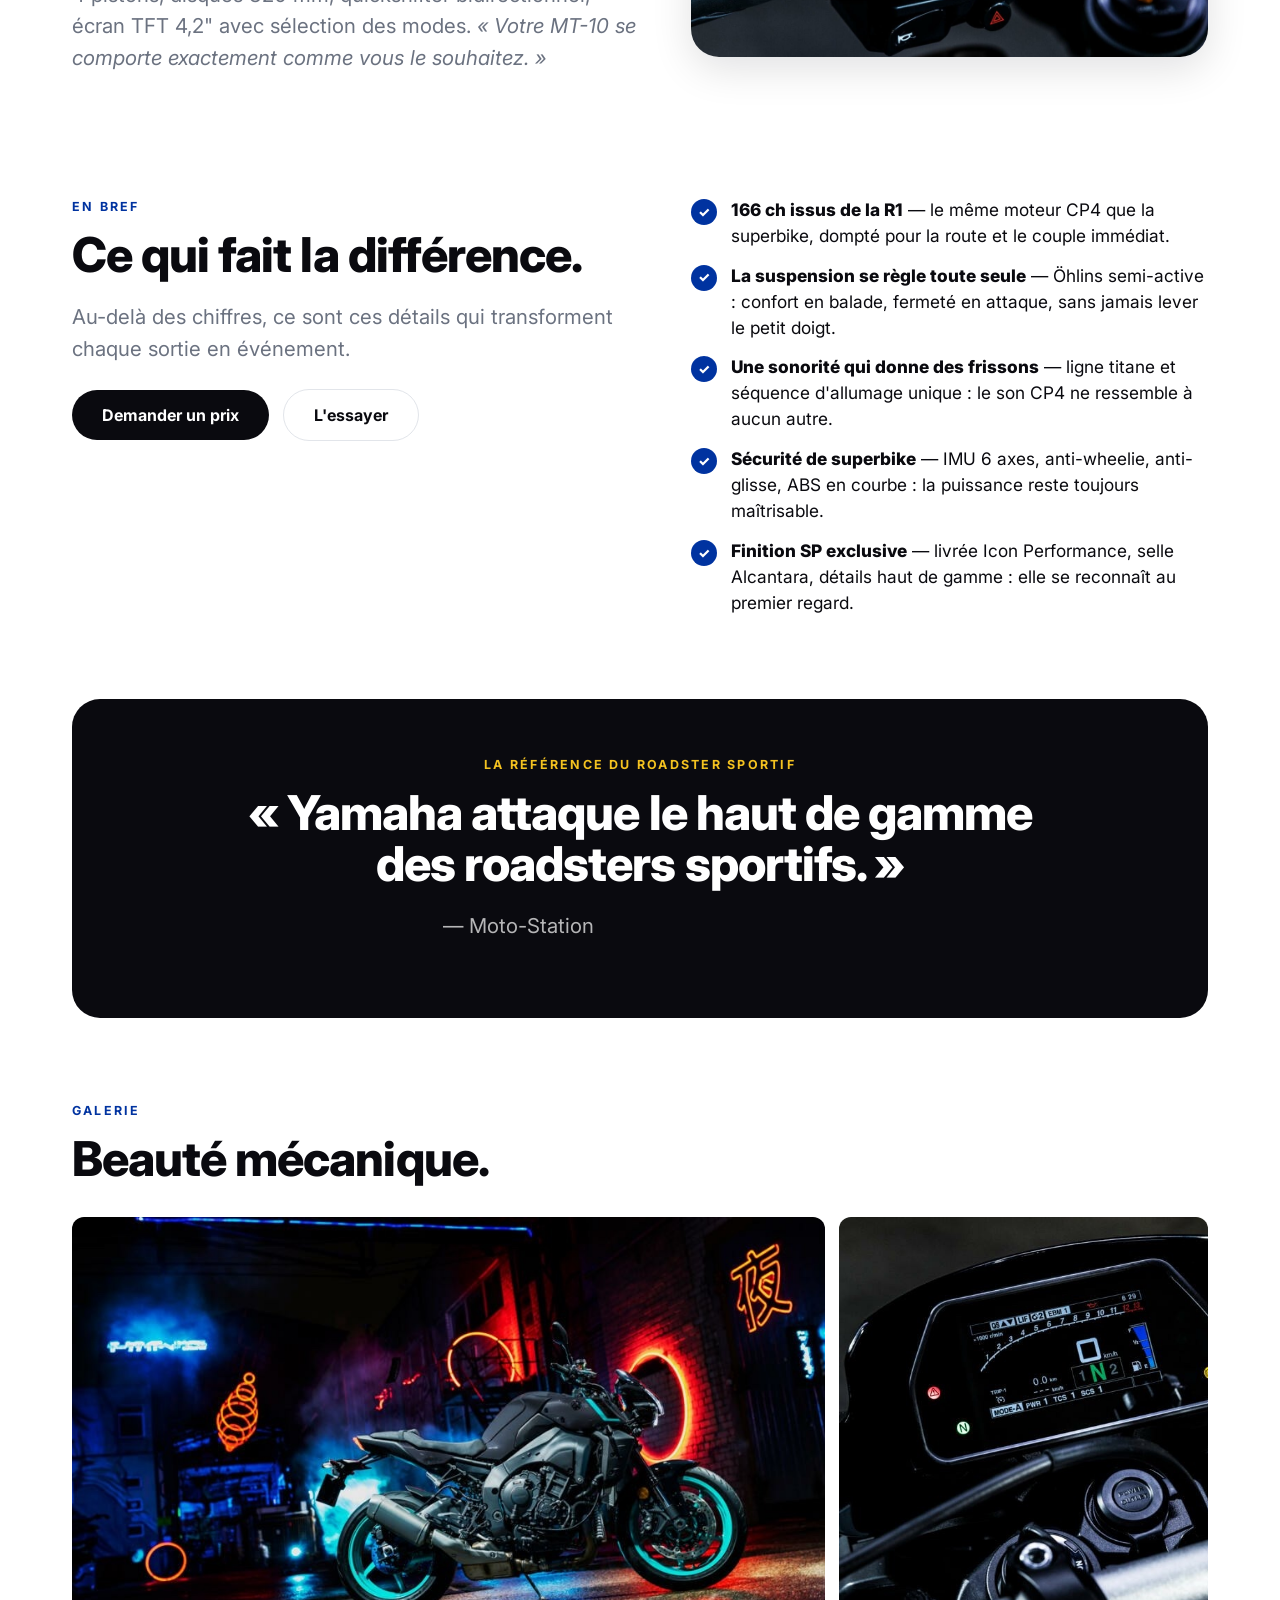
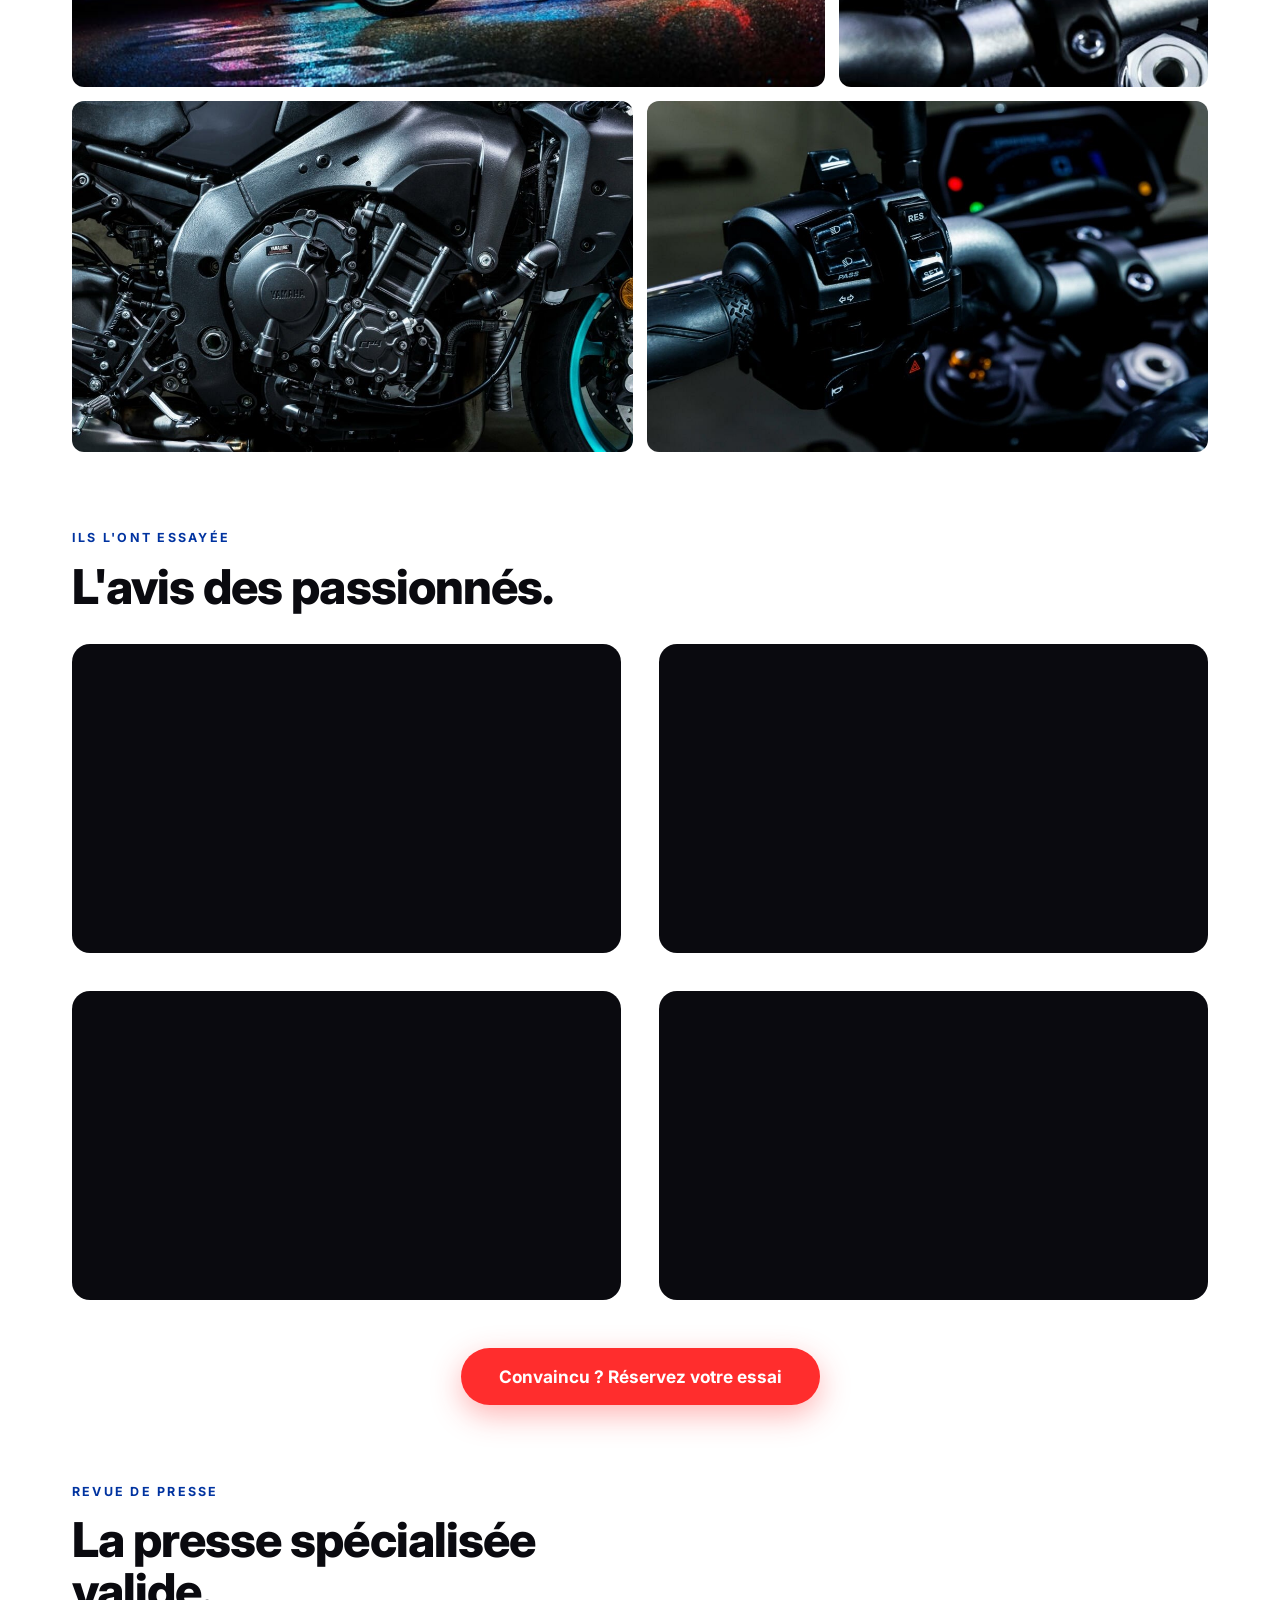
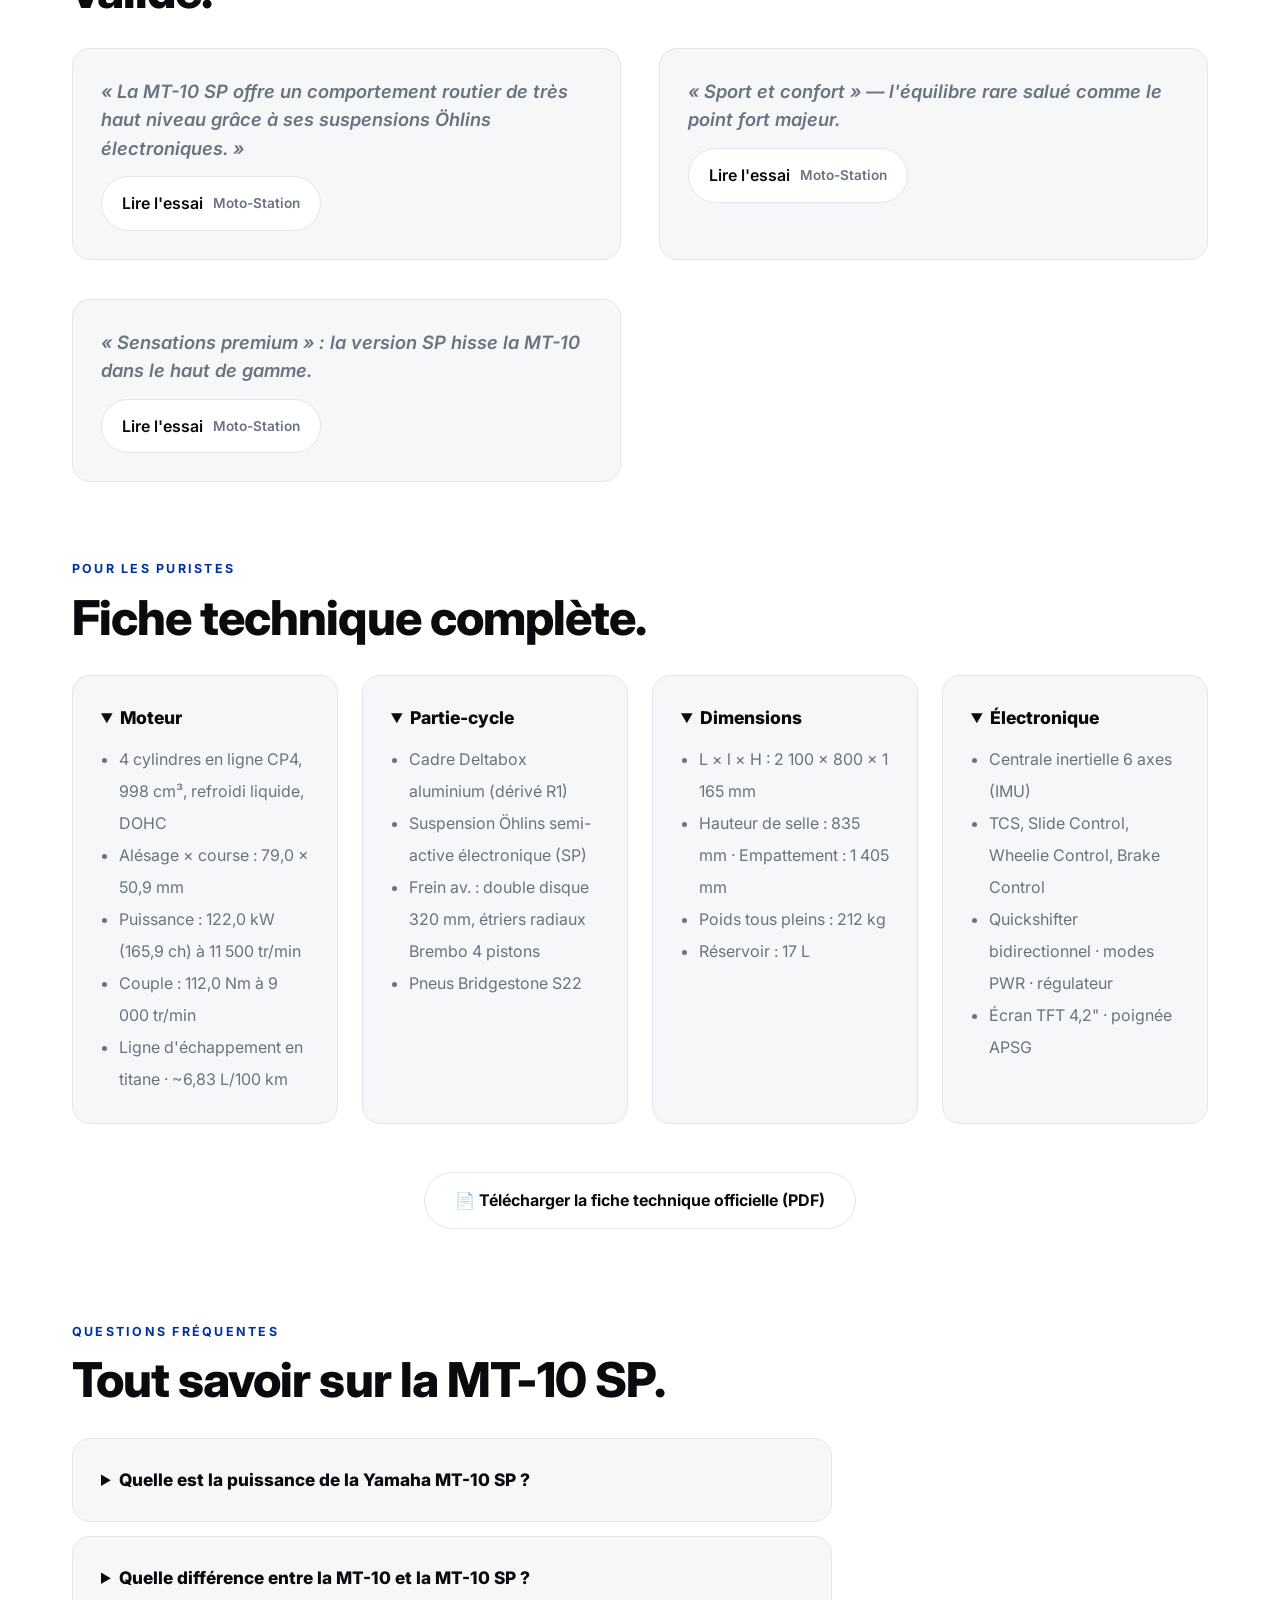
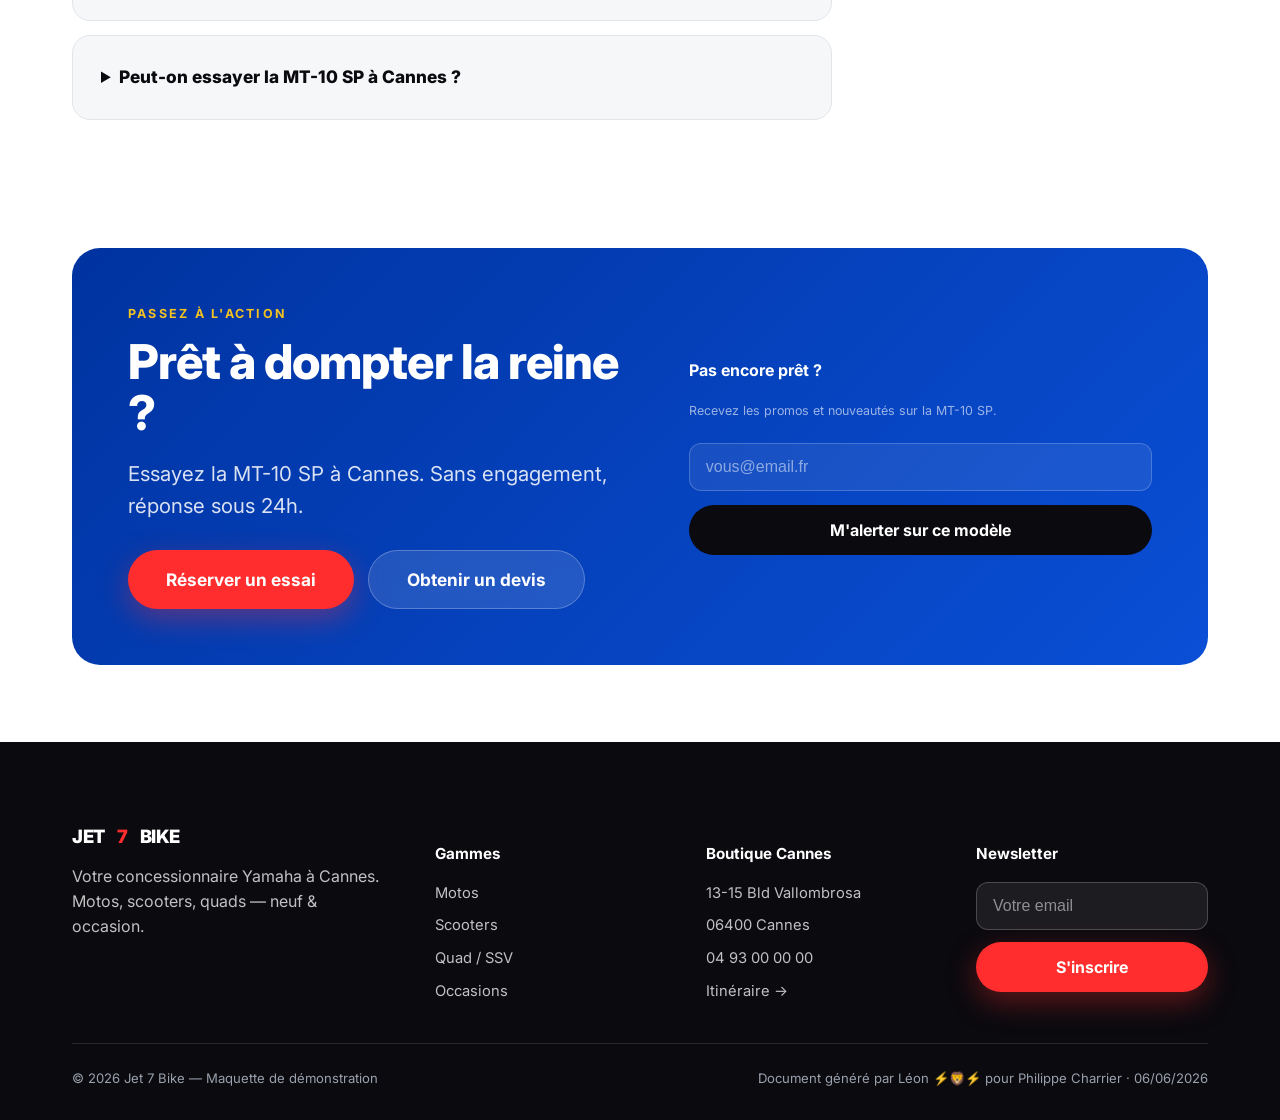
==== commit a364cae4: "SEO + GEO/AEO complet : JSON-LD (Product/AutoDealer/BreadcrumbList/FAQPage) + meta OG/Twitter/canoni" ====
--- a/produits/mt-10-sp.html
+++ b/produits/mt-10-sp.html
@@ -3,12 +3,66 @@
 <head>
 <meta charset="utf-8">
 <meta name="viewport" content="width=device-width, initial-scale=1">
-<title>Yamaha MT-10 SP 2024 — Jet 7 Bike Cannes</title>
-<meta name="description" content="Yamaha MT-10 SP chez Jet 7 Bike à Cannes : moteur CP4 998 cm³ dérivé R1, 166 ch, suspension Öhlins électronique, électronique de pointe. Réservez votre essai.">
+<title>Yamaha MT-10 SP à Cannes — Prix, essai, fiche | Jet 7 Bike</title>
+<meta name="description" content="Yamaha MT-10 SP chez Jet 7 Bike, concessionnaire Yamaha à Cannes : moteur CP4 998 cm³ dérivé R1, 166 ch, suspension Öhlins semi-active électronique, IMU 6 axes. Réservez votre essai gratuit.">
+<meta name="keywords" content="Yamaha MT-10 SP, MT-10, roadster Yamaha, Hyper Naked, moto Cannes, concessionnaire Yamaha Cannes, essai MT-10, prix MT-10 SP, Jet 7 Bike">
+<meta name="robots" content="index, follow, max-image-preview:large">
+<link rel="canonical" href="https://philippecharrier.github.io/jet7bike-cannes/produits/mt-10-sp.html">
+<meta name="geo.region" content="FR-06"><meta name="geo.placename" content="Cannes"><meta name="geo.position" content="43.5528;7.0174"><meta name="ICBM" content="43.5528, 7.0174">
+<meta property="og:type" content="product">
+<meta property="og:title" content="Yamaha MT-10 SP — Jet 7 Bike Cannes">
+<meta property="og:description" content="L'Hyper Naked la plus puissante de Yamaha. Moteur R1 166 ch, suspension Öhlins électronique. Essai gratuit à Cannes.">
+<meta property="og:image" content="https://philippecharrier.github.io/jet7bike-cannes/assets/img/mt10-of-action.jpg">
+<meta property="og:url" content="https://philippecharrier.github.io/jet7bike-cannes/produits/mt-10-sp.html">
+<meta property="og:locale" content="fr_FR"><meta property="og:site_name" content="Jet 7 Bike">
+<meta name="twitter:card" content="summary_large_image">
+<meta name="twitter:title" content="Yamaha MT-10 SP — Jet 7 Bike Cannes">
+<meta name="twitter:image" content="https://philippecharrier.github.io/jet7bike-cannes/assets/img/mt10-of-action.jpg">
 <link rel="preconnect" href="https://fonts.googleapis.com">
 <link rel="preconnect" href="https://fonts.gstatic.com" crossorigin>
 <link href="https://fonts.googleapis.com/css2?family=Inter:wght@400;500;600;700;800;900&display=swap" rel="stylesheet">
 <link rel="stylesheet" href="../assets/style.css">
+<script type="application/ld+json">
+{
+  "@context": "https://schema.org",
+  "@graph": [
+    {
+      "@type": ["Product", "Motorcycle"],
+      "name": "Yamaha MT-10 SP",
+      "image": "https://philippecharrier.github.io/jet7bike-cannes/assets/img/mt10-of-action.jpg",
+      "description": "Roadster Hyper Naked haut de gamme Yamaha. Moteur 4 cylindres CP4 998 cm³ dérivé de la R1 (166 ch), châssis Deltabox aluminium, suspension Öhlins semi-active électronique, centrale inertielle 6 axes.",
+      "brand": {"@type": "Brand", "name": "Yamaha"},
+      "model": "MT-10 SP",
+      "vehicleConfiguration": "Roadster Hyper Naked",
+      "vehicleEngine": {"@type": "EngineSpecification", "engineDisplacement": {"@type":"QuantitativeValue","value":998,"unitCode":"CMQ"}, "enginePower": {"@type":"QuantitativeValue","value":122,"unitCode":"KWT"}},
+      "fuelType": "Essence",
+      "offers": {"@type": "Offer", "priceCurrency": "EUR", "availability": "https://schema.org/InStock", "itemCondition": "https://schema.org/NewCondition", "seller": {"@type": "AutoDealer", "name": "Jet 7 Bike"}}
+    },
+    {
+      "@type": "AutoDealer", "name": "Jet 7 Bike", "@id": "https://philippecharrier.github.io/jet7bike-cannes/#dealer",
+      "url": "https://philippecharrier.github.io/jet7bike-cannes/", "telephone": "+33493000000", "brand": {"@type":"Brand","name":"Yamaha"},
+      "address": {"@type": "PostalAddress", "streetAddress": "13-15 Bld Vallombrosa", "addressLocality": "Cannes", "postalCode": "06400", "addressCountry": "FR"},
+      "geo": {"@type": "GeoCoordinates", "latitude": 43.5528, "longitude": 7.0174}, "areaServed": ["Cannes", "Sainte-Maxime", "Côte d'Azur"]
+    },
+    {
+      "@type": "BreadcrumbList",
+      "itemListElement": [
+        {"@type": "ListItem", "position": 1, "name": "Accueil", "item": "https://philippecharrier.github.io/jet7bike-cannes/"},
+        {"@type": "ListItem", "position": 2, "name": "Motos", "item": "https://philippecharrier.github.io/jet7bike-cannes/#motos"},
+        {"@type": "ListItem", "position": 3, "name": "MT-10 SP"}
+      ]
+    },
+    {
+      "@type": "FAQPage",
+      "mainEntity": [
+        {"@type": "Question", "name": "Quelle est la puissance de la Yamaha MT-10 SP ?", "acceptedAnswer": {"@type": "Answer", "text": "La MT-10 SP développe 166 ch (122 kW) à 11 500 tr/min grâce à son moteur 4 cylindres CP4 de 998 cm³ dérivé de la R1, pour un couple de 112 Nm."}},
+        {"@type": "Question", "name": "Quelle différence entre la MT-10 et la MT-10 SP ?", "acceptedAnswer": {"@type": "Answer", "text": "La version SP se distingue par sa suspension Öhlins semi-active électronique, sa livrée Icon Performance, sa selle Alcantara et ses finitions haut de gamme exclusives."}},
+        {"@type": "Question", "name": "Peut-on essayer la MT-10 SP à Cannes ?", "acceptedAnswer": {"@type": "Answer", "text": "Oui, Jet 7 Bike propose l'essai de la MT-10 SP dans sa concession de Cannes. Réservez en ligne, sans engagement, réponse sous 24h."}}
+      ]
+    }
+  ]
+}
+</script>
 </head>
 <body data-model="Yamaha MT-10 SP">
 
@@ -240,6 +294,18 @@
   </div>
 </section>
 
+<!-- FAQ -->
+<section class="section--tight">
+  <div class="container">
+    <div class="sec-head"><p class="eyebrow">Questions fréquentes</p><h2>Tout savoir sur la MT-10 SP.</h2></div>
+    <div class="reveal" style="max-width:760px;display:grid;gap:14px">
+      <details class="feature"><summary style="font-weight:800;font-size:1.08rem;cursor:pointer">Quelle est la puissance de la Yamaha MT-10 SP ?</summary><p style="color:var(--muted);margin:12px 0 0">La MT-10 SP développe 166 ch (122 kW) à 11 500 tr/min grâce à son moteur 4 cylindres CP4 de 998 cm³ dérivé de la R1, pour un couple de 112 Nm à 9 000 tr/min.</p></details>
+      <details class="feature"><summary style="font-weight:800;font-size:1.08rem;cursor:pointer">Quelle différence entre la MT-10 et la MT-10 SP ?</summary><p style="color:var(--muted);margin:12px 0 0">La version SP se distingue par sa suspension Öhlins semi-active électronique, sa livrée Icon Performance, sa selle Alcantara et ses finitions haut de gamme exclusives.</p></details>
+      <details class="feature"><summary style="font-weight:800;font-size:1.08rem;cursor:pointer">Peut-on essayer la MT-10 SP à Cannes ?</summary><p style="color:var(--muted);margin:12px 0 0">Oui, Jet 7 Bike propose l'essai de la MT-10 SP dans sa concession de Cannes. Réservez en ligne, sans engagement, réponse sous 24h.</p></details>
+    </div>
+  </div>
+</section>
+
 <!-- ZONE CONVERSION -->
 <section class="section">
   <div class="container">
